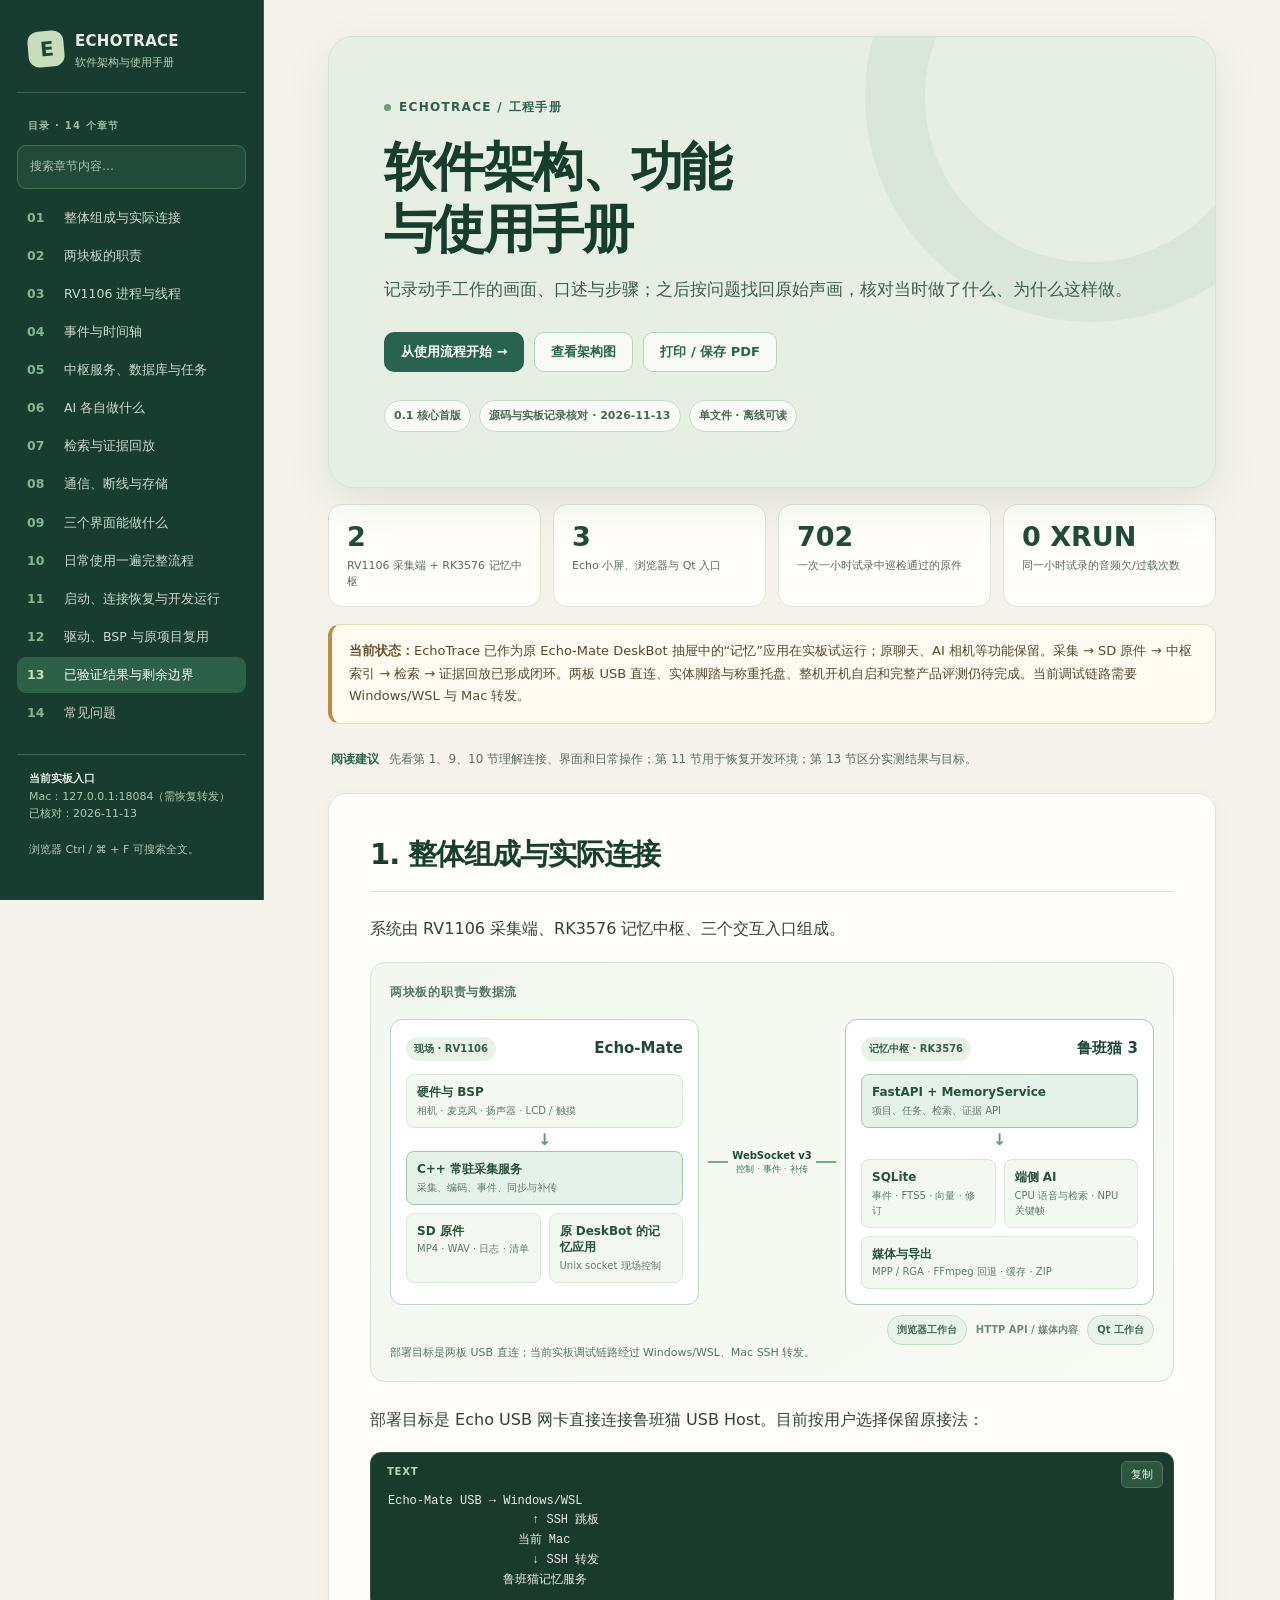
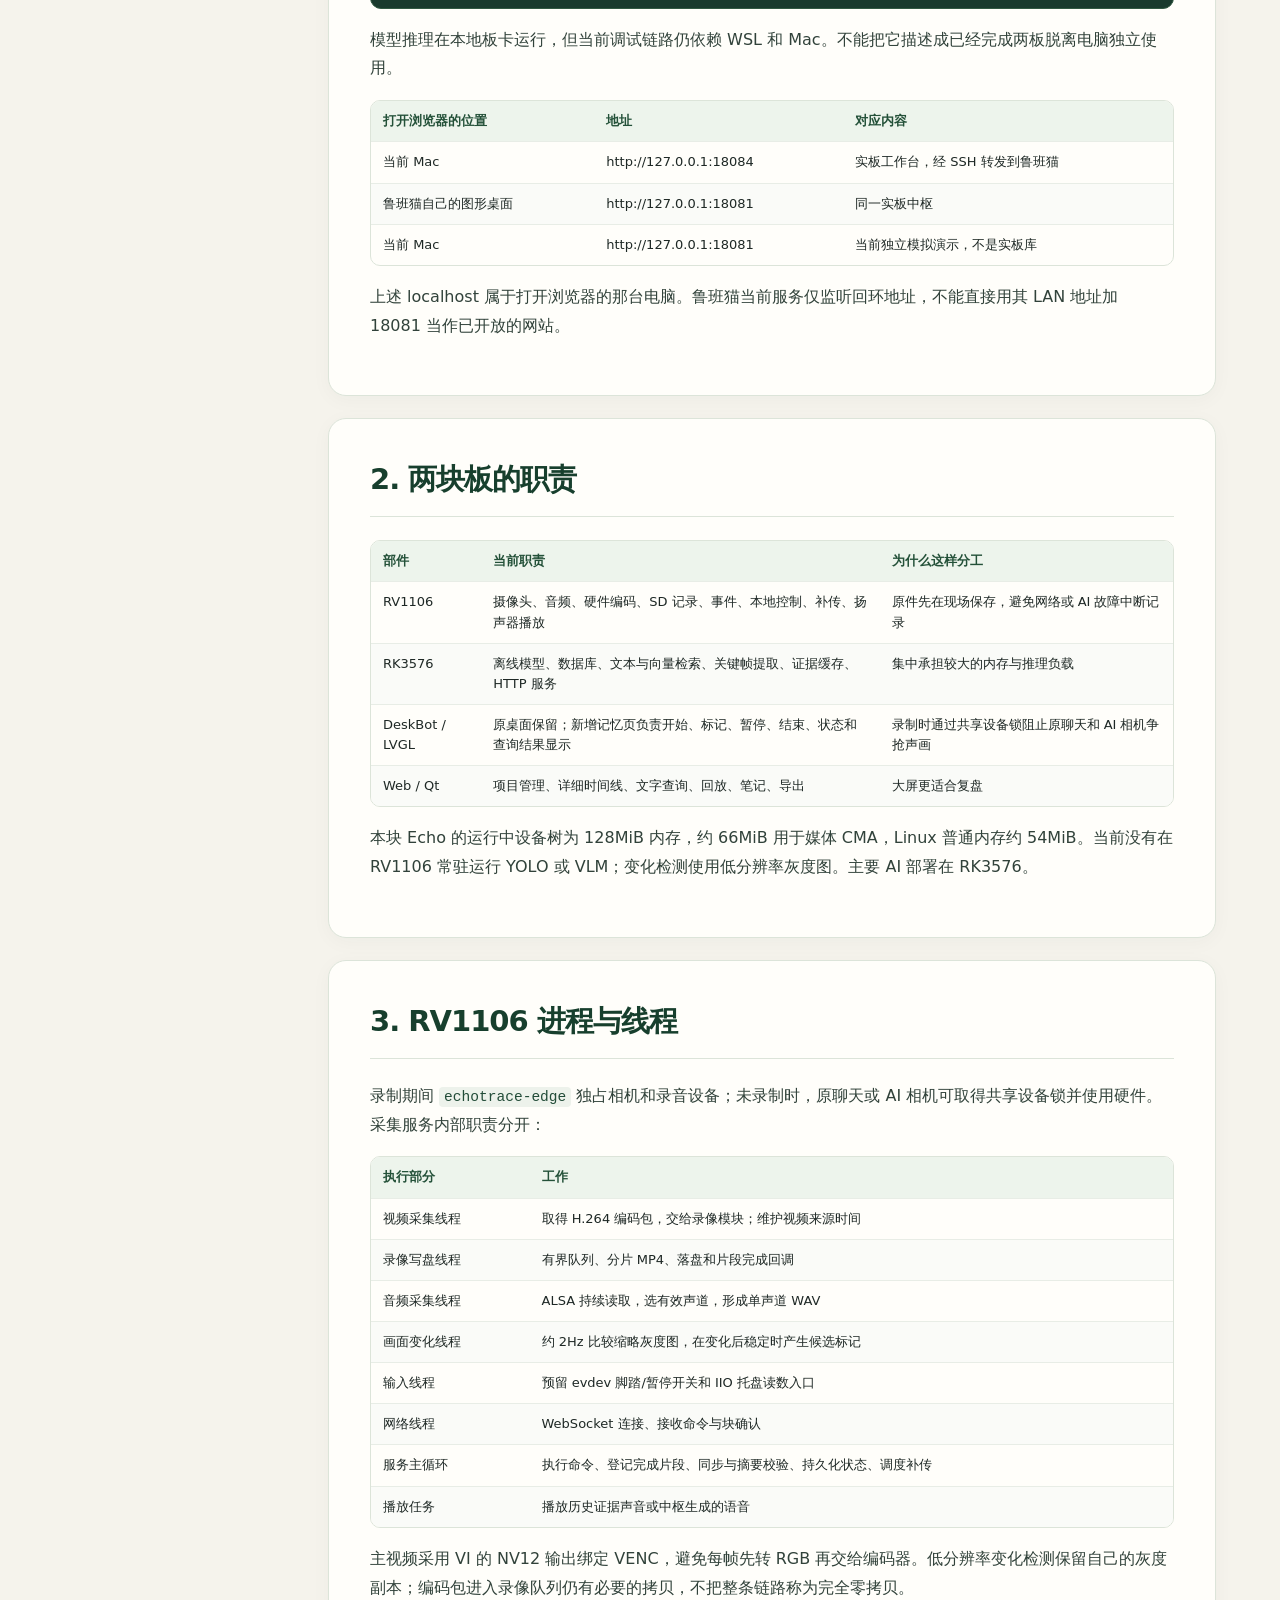
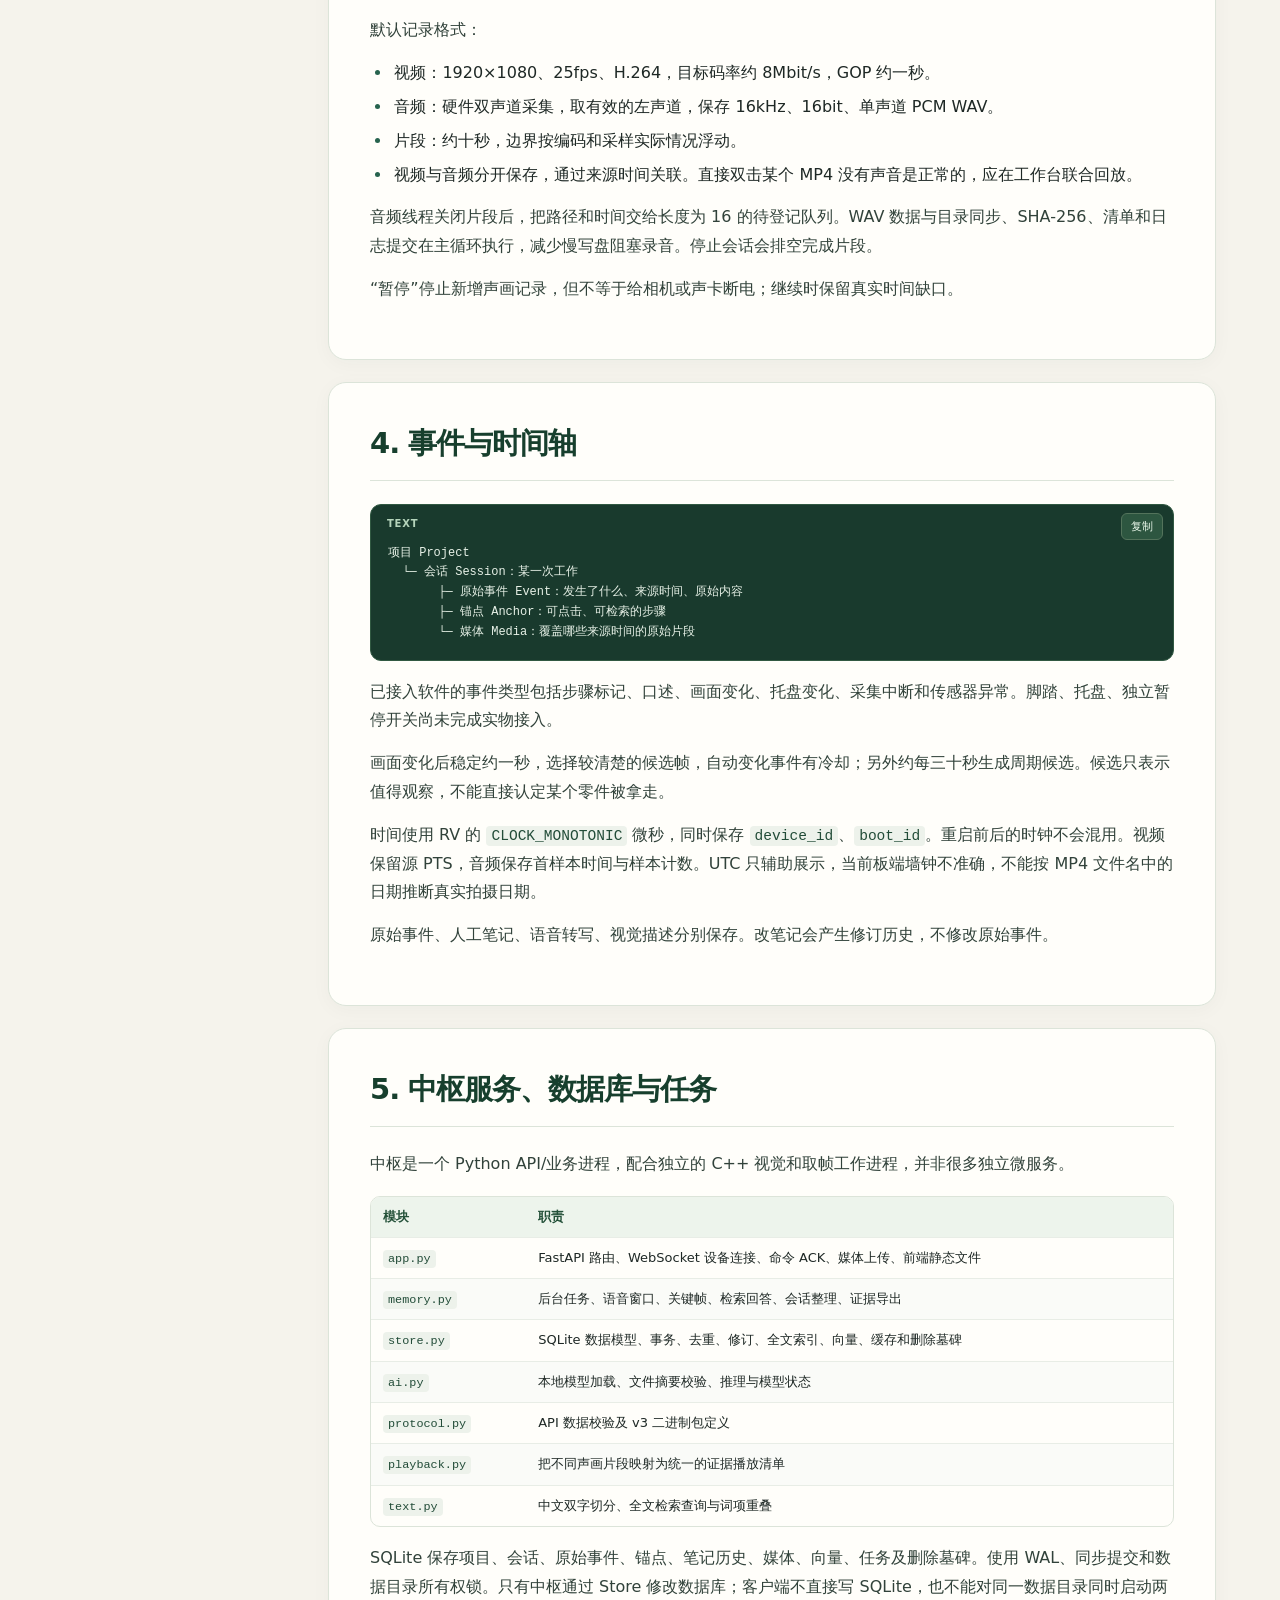
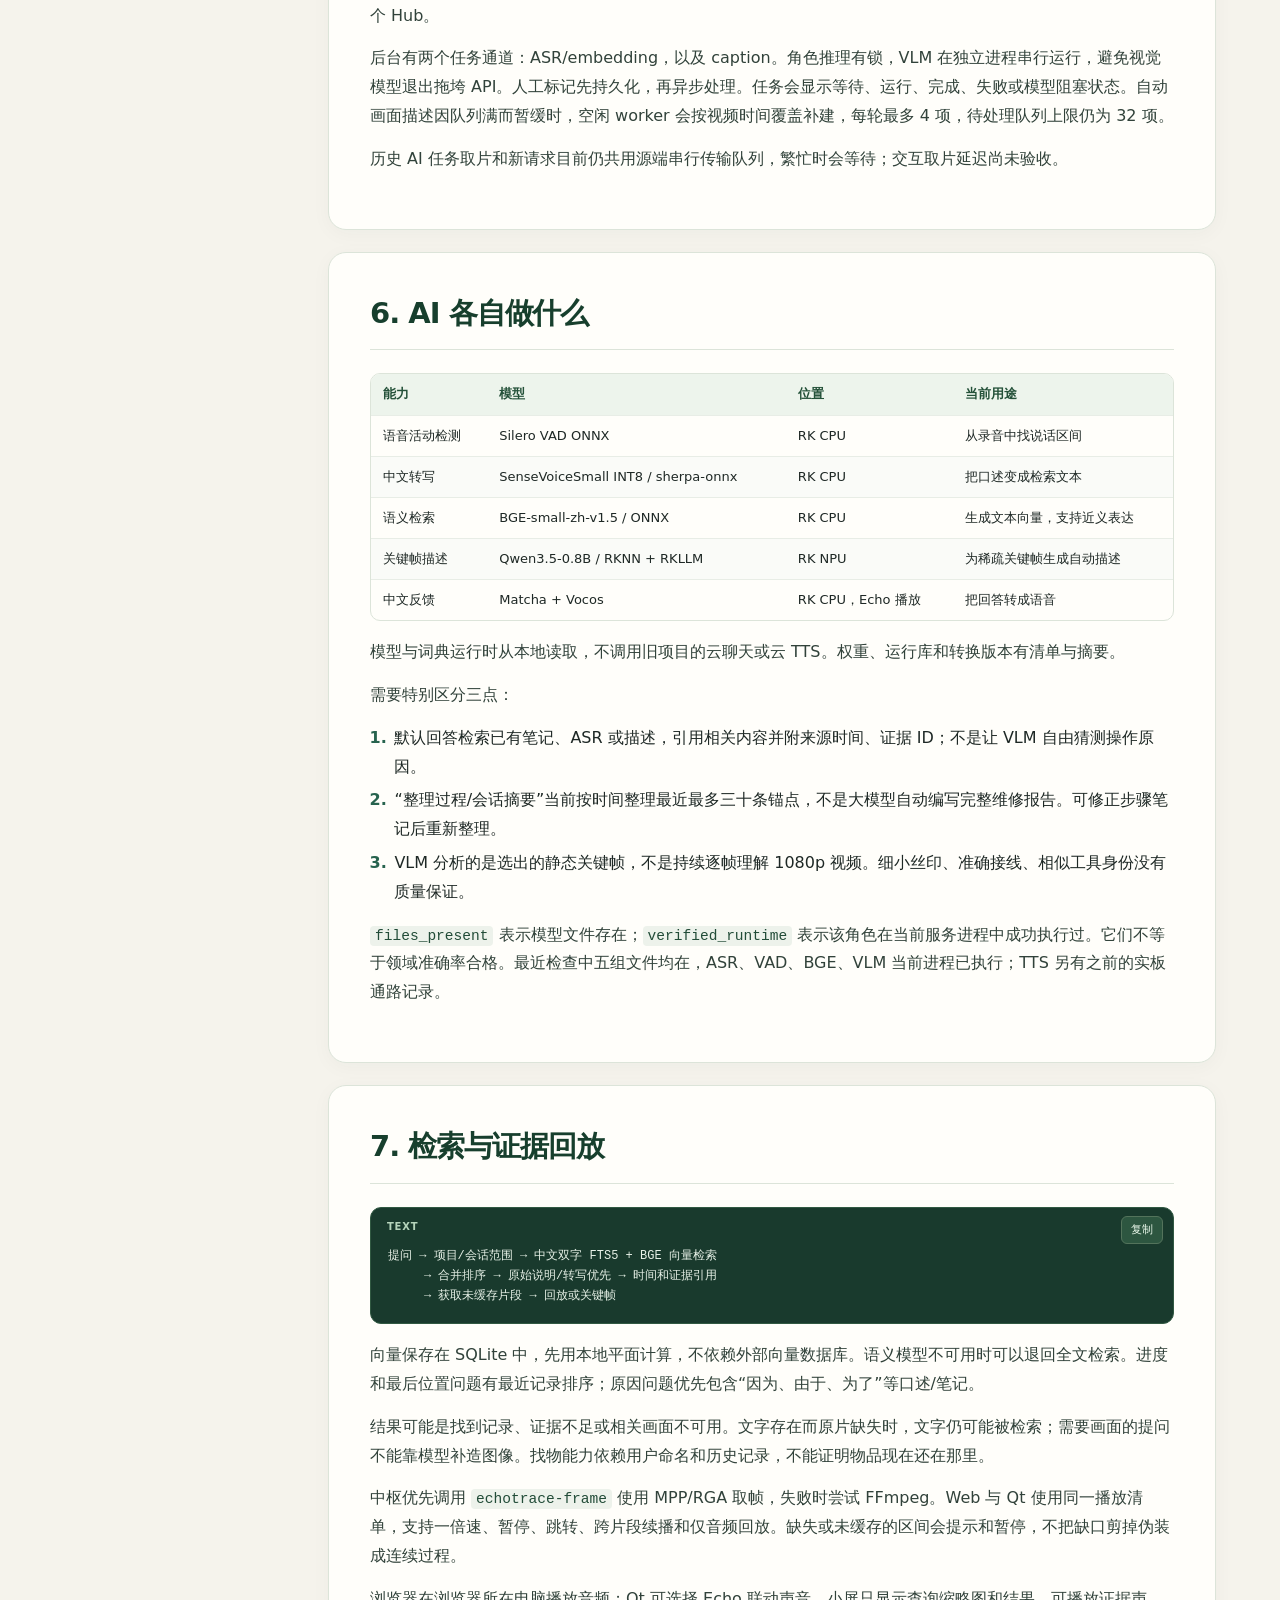
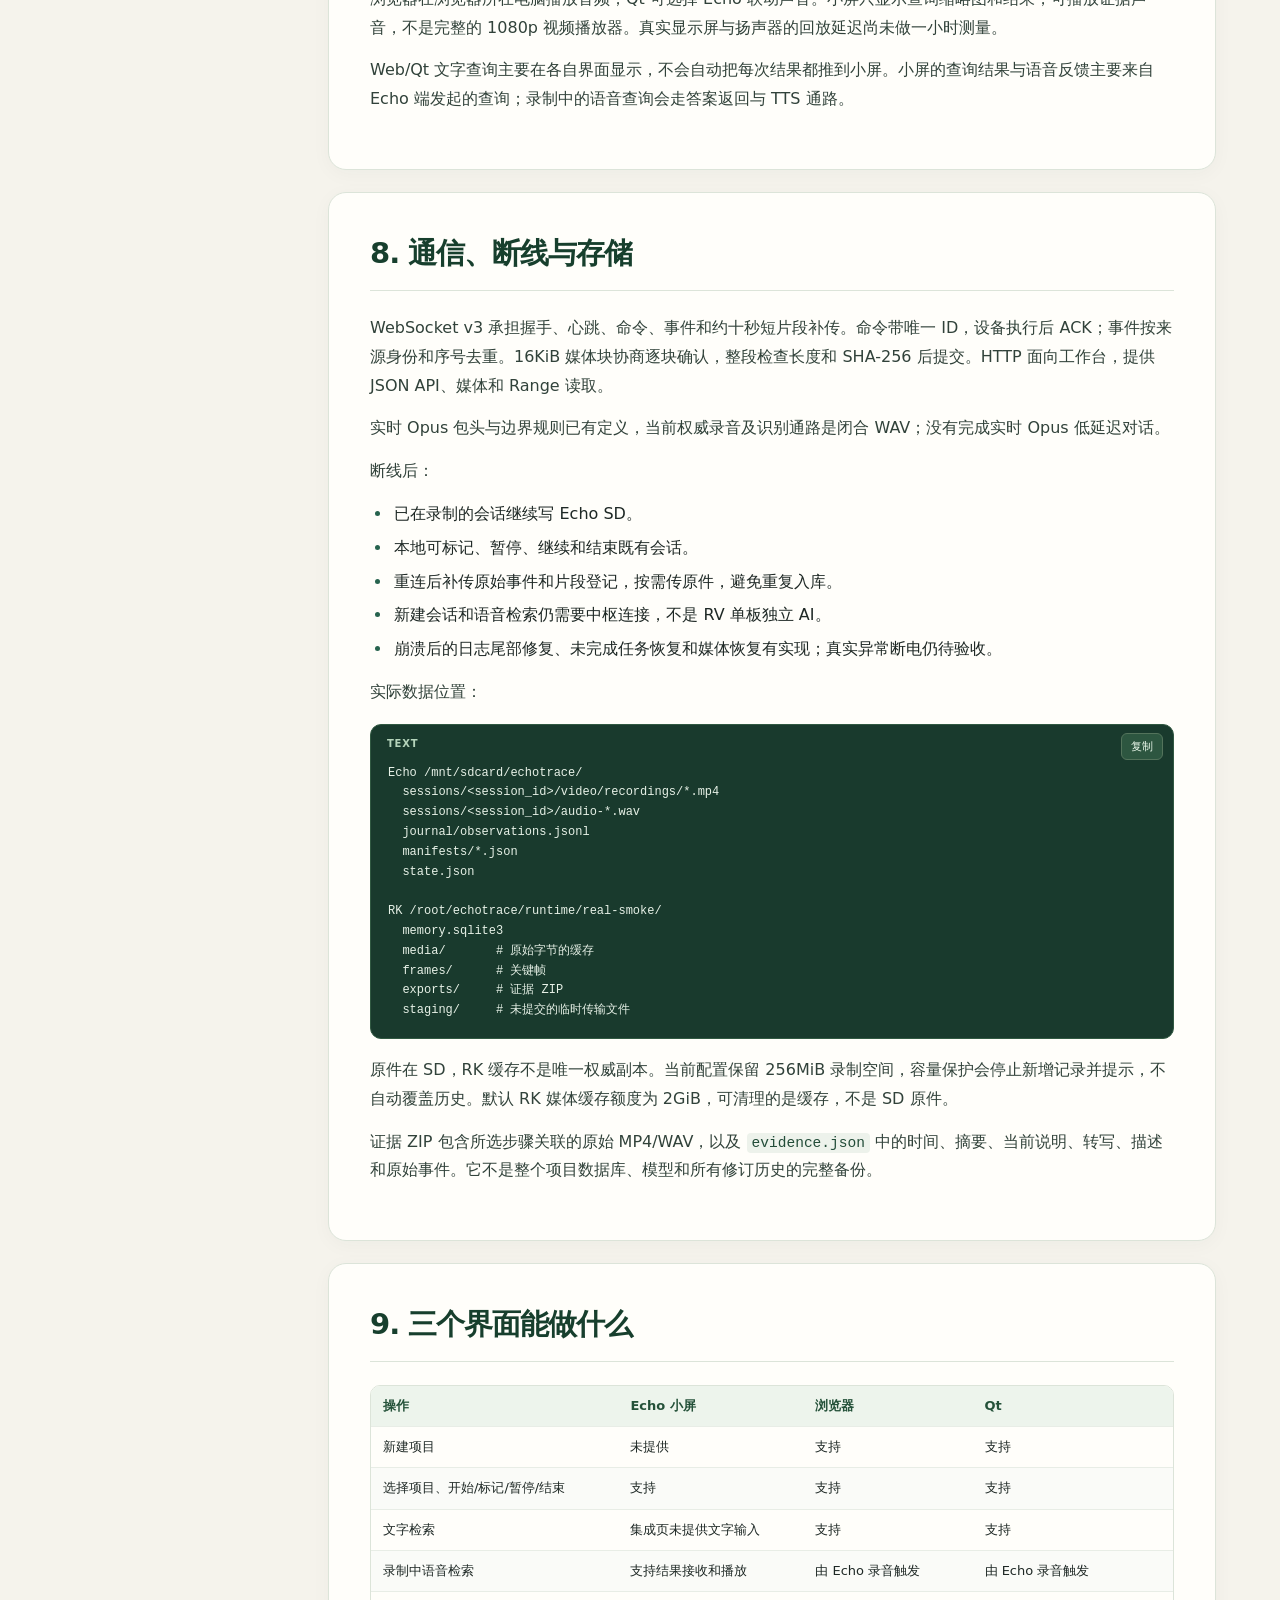
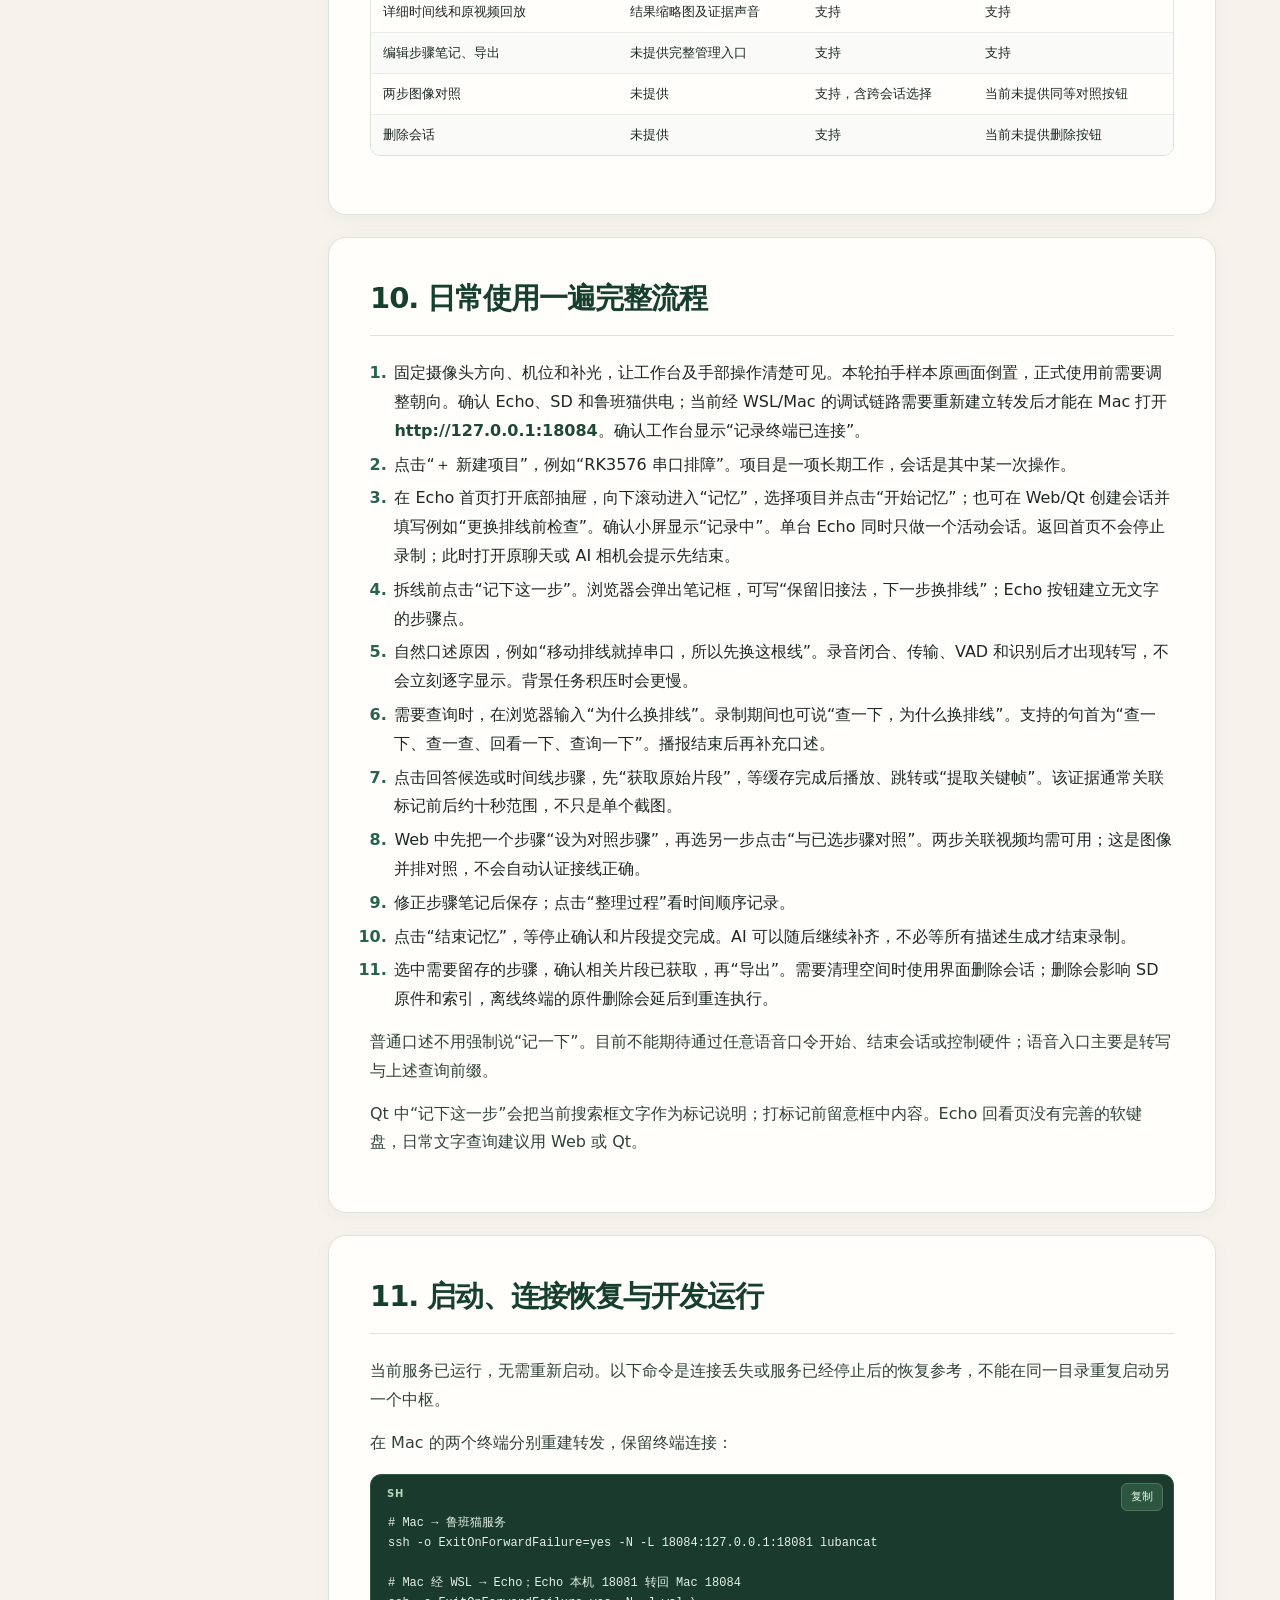
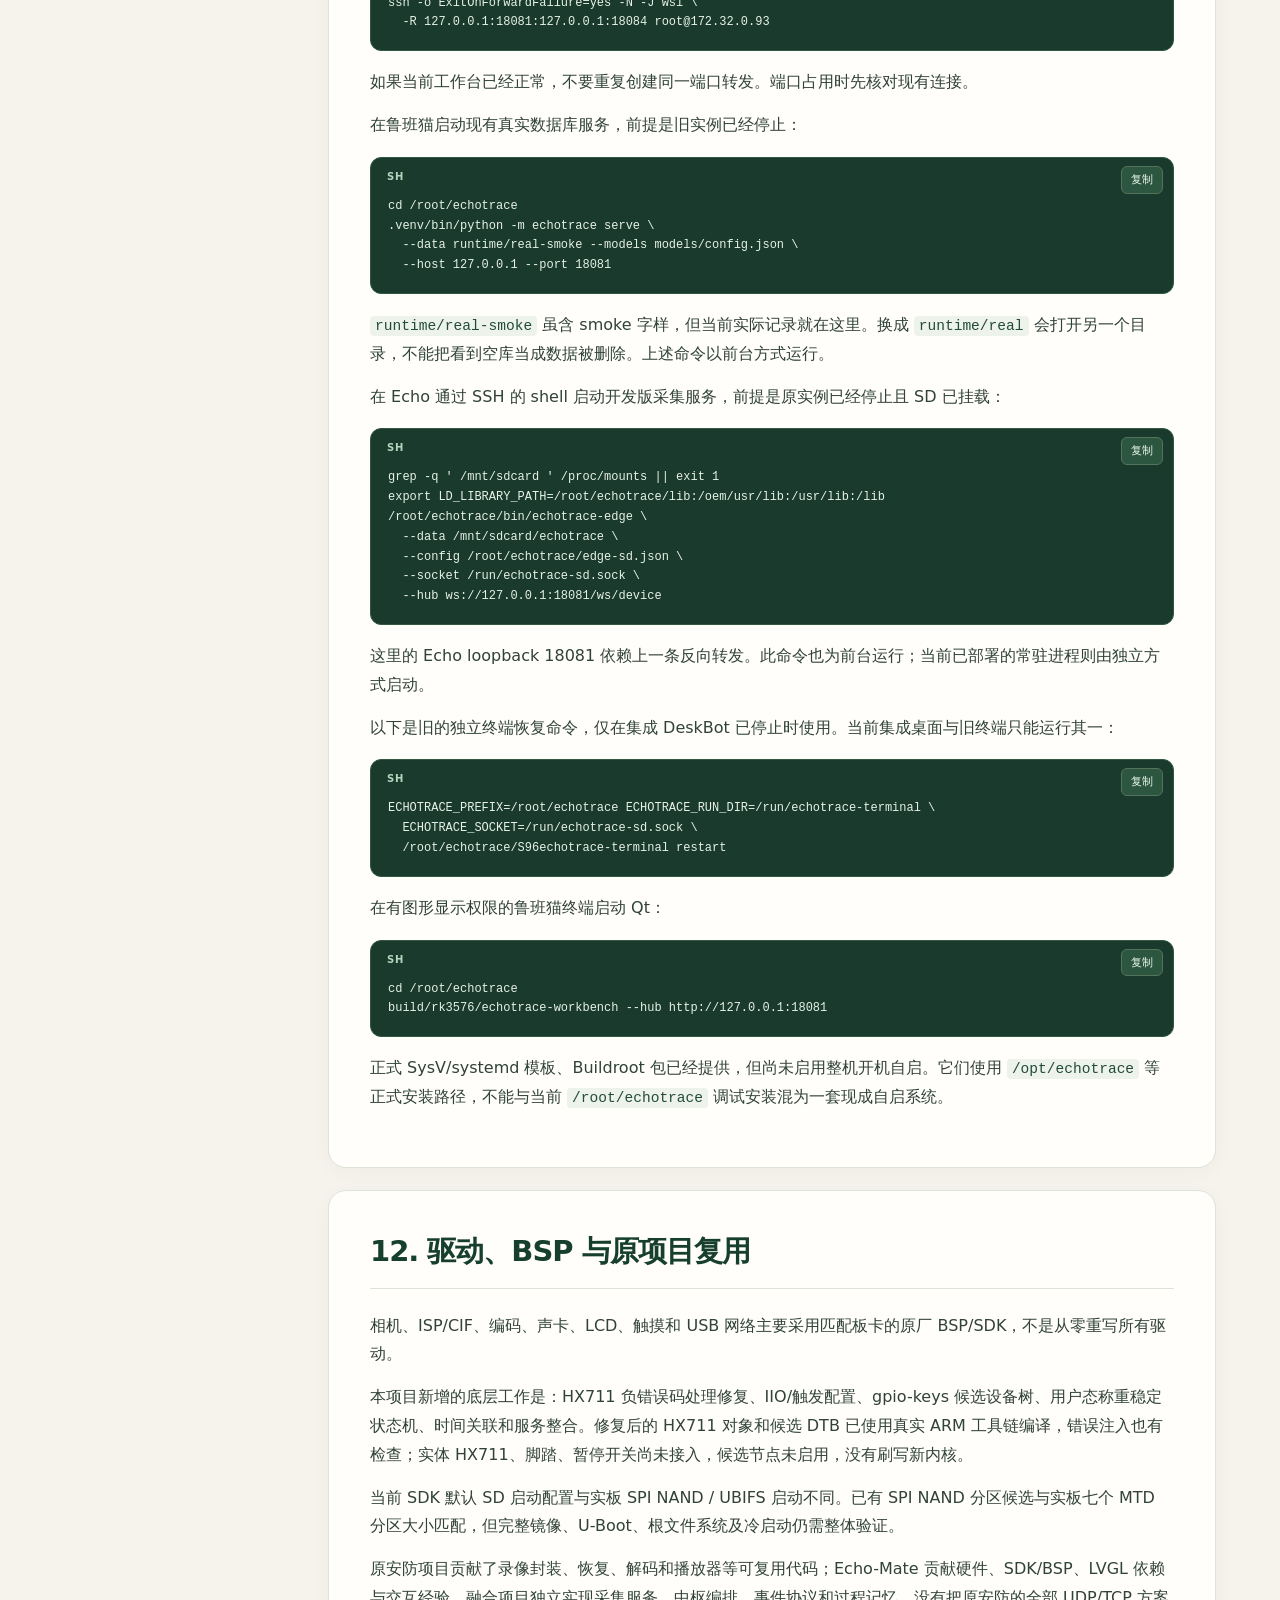
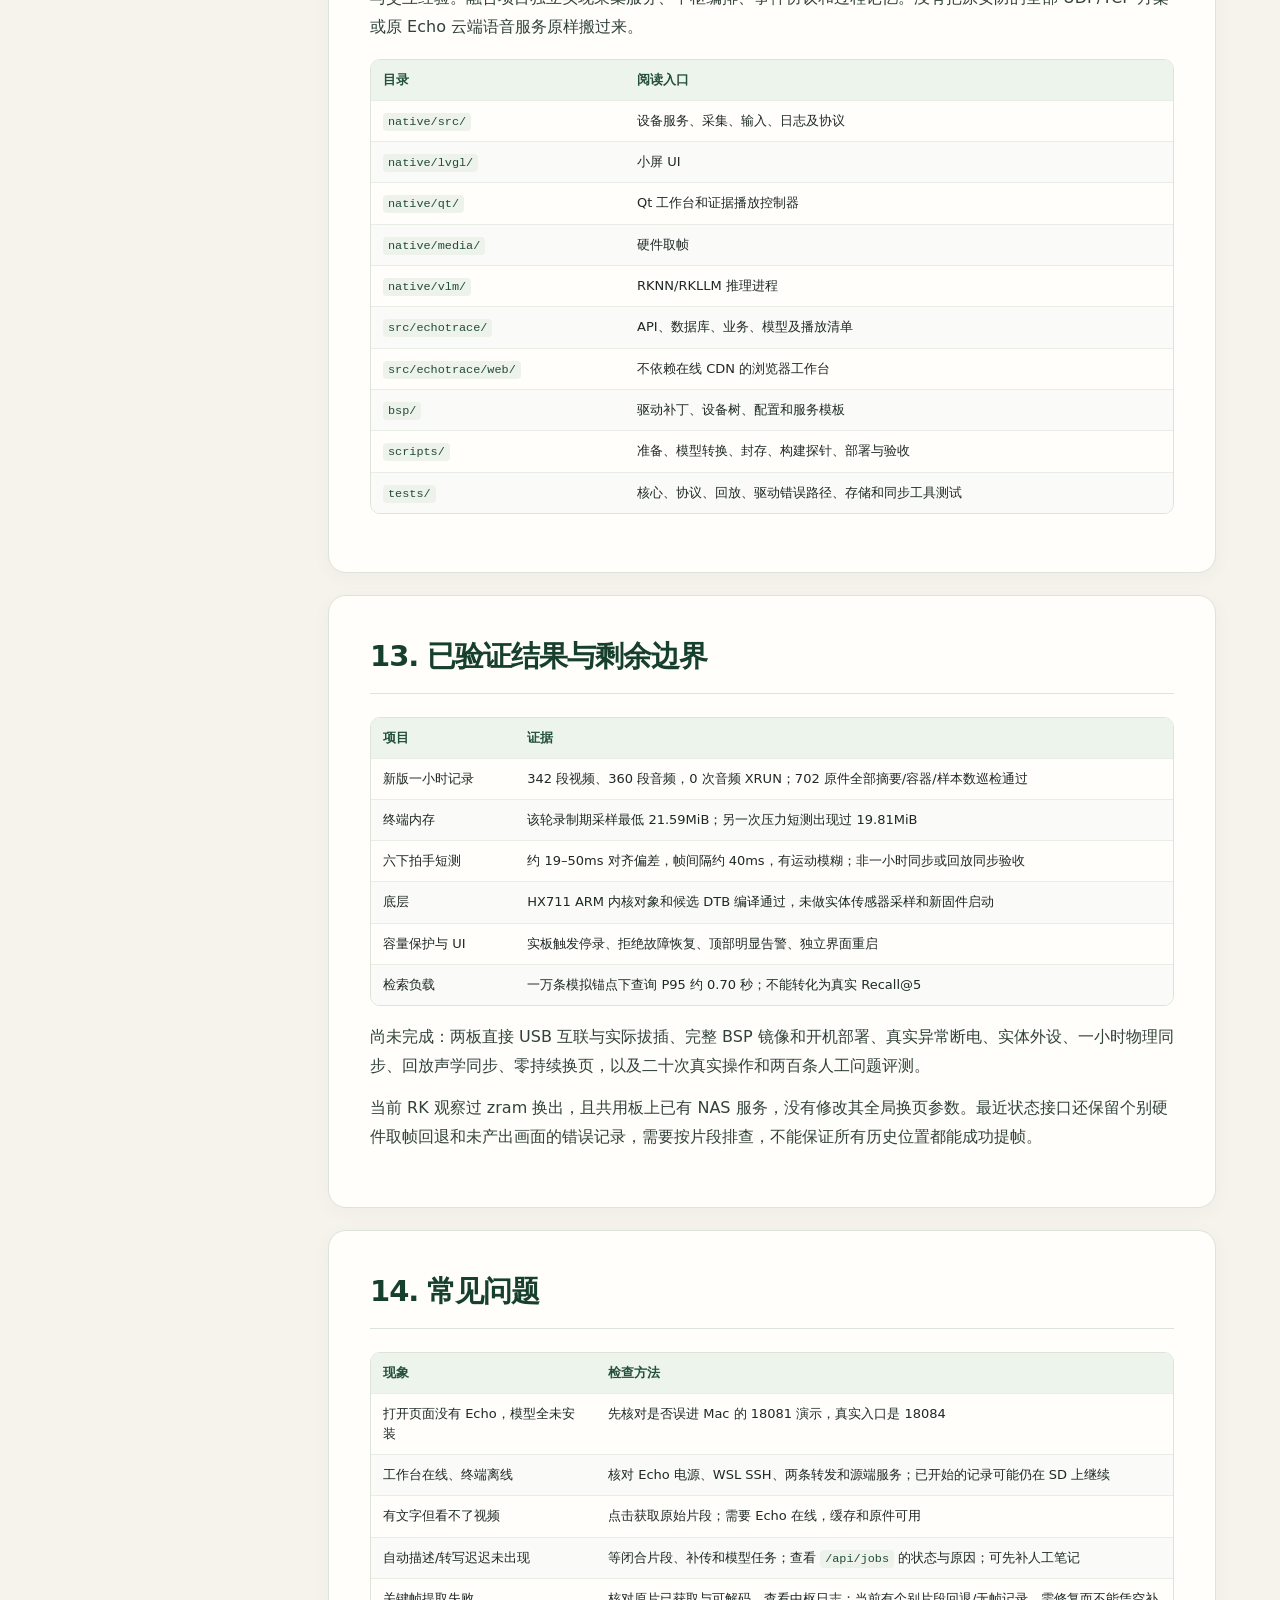
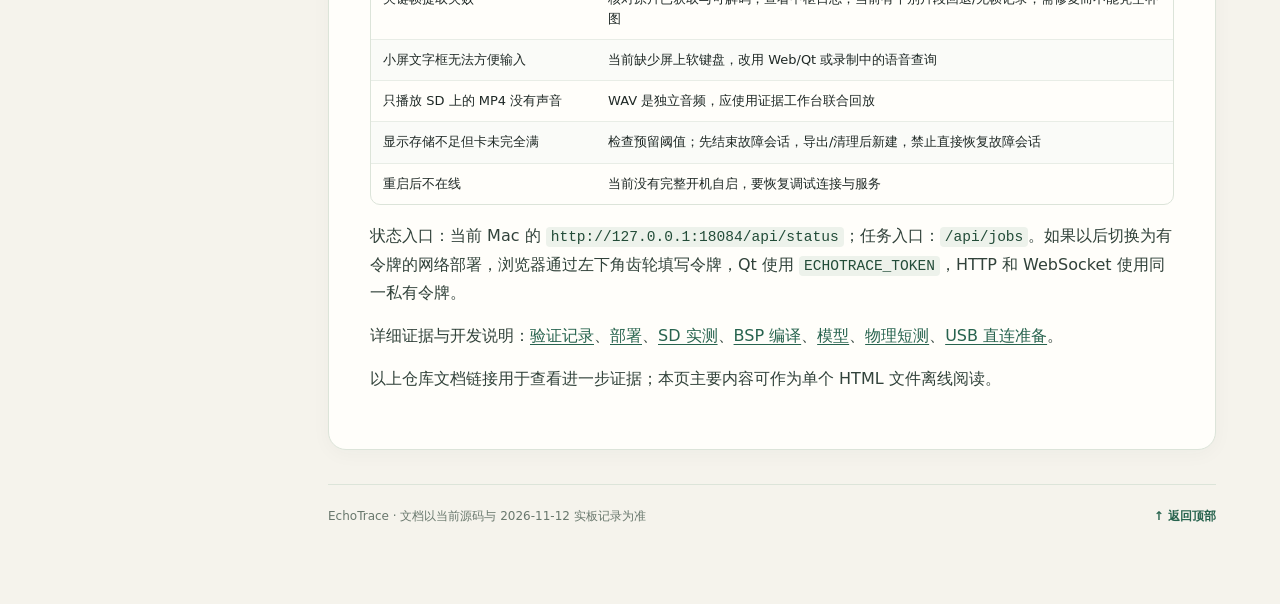
==== docs/EchoTrace_软件架构与使用手册.html @ cebb58df "chore: import EchoTrace development baseline Capture the current RV1106/RK3576 application, integrat" ====
<!doctype html>
<html lang="zh-CN">
<head>
  <meta charset="utf-8">
  <meta name="viewport" content="width=device-width, initial-scale=1">
  <meta name="color-scheme" content="light">
  <meta name="description" content="EchoTrace 离线多模态过程记忆机器人：已实现的软件架构、功能、实板入口、使用方法与验收边界。">
  <title>EchoTrace｜软件架构与使用手册</title>
  <style>
:root{color-scheme:light;--bg:#f5f3ec;--paper:#fffefa;--ink:#1e2825;--muted:#586a63;--green:#27634e;--green-2:#194d3a;--mint:#e5f2e9;--line:#dce4d9;--warm:#efe8d6;--orange:#ad6536;--shadow:0 16px 48px rgba(32,65,48,.09)}
*{box-sizing:border-box}html{scroll-behavior:smooth}body{margin:0;background:var(--bg);color:var(--ink);font-family:-apple-system,BlinkMacSystemFont,"PingFang SC","Microsoft YaHei","Noto Sans CJK SC",system-ui,sans-serif;font-size:16px;line-height:1.8;-webkit-font-smoothing:antialiased}button,input{font:inherit}button{cursor:pointer}a{color:var(--green)}a:focus-visible,button:focus-visible,input:focus-visible{outline:3px solid #82b598;outline-offset:3px}::selection{background:#cce9d4;color:#163a2b}.sr-only{position:absolute!important;width:1px;height:1px;padding:0;margin:-1px;overflow:hidden;clip:rect(0,0,0,0);white-space:nowrap;border:0}
.shell{display:grid;grid-template-columns:264px minmax(0,1fr);min-height:100vh}.sidebar{position:sticky;top:0;align-self:start;height:100vh;overflow-y:auto;background:#183d30;color:#e7f0e8;padding:28px 17px 22px;border-right:1px solid #355d48;scrollbar-width:thin;z-index:20}.brand{display:flex;gap:11px;align-items:center;padding:0 11px 21px;border-bottom:1px solid #426452}.brand-mark{display:grid;place-items:center;width:36px;height:36px;background:#c8ddbd;color:#1a4633;border-radius:11px;font-weight:900;font-size:20px;letter-spacing:-2px;transform:rotate(-5deg)}.brand strong{display:block;font-size:15px;letter-spacing:.02em}.brand small{display:block;color:#b8cfbd;line-height:1.45;font-size:11px}.sidebar-label{margin:24px 11px 10px;color:#9cb9a7;text-transform:uppercase;letter-spacing:.12em;font-size:10px;font-weight:800}.nav-search{width:100%;padding:10px 12px;background:#214a3a;color:#fff;border:1px solid #466e54;border-radius:9px;outline:none;font-size:12px}.nav-search::placeholder{color:#aac5b2}.toc{display:flex;flex-direction:column;gap:2px;margin-top:11px}.toc a{text-decoration:none;color:#c9dacf;display:grid;grid-template-columns:29px 1fr;gap:8px;align-items:start;padding:9px 10px;border-radius:9px;font-size:12.5px;line-height:1.45}.toc a span:first-child{font-variant-numeric:tabular-nums;color:#86b495;font-weight:800}.toc a:hover,.toc a.active{color:#fff;background:#2d6049}.toc a.active span:first-child{color:#c5dfb0}.toc a[hidden]{display:none}.search-empty{display:none;color:#bfd4c3;padding:7px 10px;font-size:12px}.search-empty.visible{display:block}.sidebar-foot{margin-top:23px;padding:15px 12px;border-top:1px solid #426452;color:#afc8b5;font-size:11px;line-height:1.6}.sidebar-foot b{color:#e7f0e8}
.mobile-bar{display:none}.scrim{display:none}.main{min-width:0}.content-shell{max-width:1100px;margin:0 auto;padding:36px clamp(24px,5vw,70px) 80px}.hero{position:relative;overflow:hidden;background:#e7efe4;border:1px solid #d4e4d3;border-radius:25px;padding:clamp(30px,5vw,55px);box-shadow:var(--shadow)}.hero:before{content:"";position:absolute;width:330px;height:330px;border-radius:50%;right:-100px;top:-165px;border:60px solid rgba(64,121,85,.07);pointer-events:none}.kicker{display:inline-flex;gap:8px;align-items:center;color:var(--green);font-size:12px;font-weight:800;letter-spacing:.11em;text-transform:uppercase}.kicker:before{content:"";width:7px;height:7px;border-radius:50%;background:#60a374}.hero h1{position:relative;max-width:770px;margin:15px 0 13px;font-size:clamp(32px,4.2vw,52px);line-height:1.2;letter-spacing:-.05em;color:#153e2d}.hero-lead{max-width:750px;color:#405d4a;font-size:17px;line-height:1.8;margin:0}.hero-actions{display:flex;gap:10px;flex-wrap:wrap;margin-top:28px}.btn{display:inline-flex;gap:8px;align-items:center;justify-content:center;text-decoration:none;border-radius:10px;padding:10px 16px;font-weight:700;font-size:13px;border:1px solid transparent;line-height:1.4}.btn-primary{background:var(--green);color:#fff}.btn-primary:hover{background:var(--green-2)}.btn-quiet{background:#f8fbf5;border-color:#bad3bb;color:var(--green)}.btn-quiet:hover{background:#fff}.hero-meta{display:flex;gap:8px;flex-wrap:wrap;margin-top:28px}.hero-meta span{display:inline-flex;padding:5px 9px;background:#f8fbf6;border:1px solid #c8dbc9;border-radius:100px;color:#4a6654;font-size:11px;font-weight:700}
.overview{display:grid;grid-template-columns:repeat(4,minmax(0,1fr));gap:12px;margin:16px 0 0}.overview-card{background:var(--paper);border:1px solid var(--line);border-radius:14px;padding:15px 18px;min-width:0}.overview-card strong{display:block;font-size:27px;color:#204d3a;line-height:1.25;font-variant-numeric:tabular-nums}.overview-card span{display:block;color:var(--muted);font-size:11px;line-height:1.5;margin-top:4px}.status-note{background:#fffbf1;border:1px solid #e8dcb9;border-left:4px solid #bb8e44;border-radius:12px;padding:15px 17px;margin:17px 0 0;color:#554a35;font-size:13px;line-height:1.75}.status-note strong{color:#6c5227}.reading-guide{display:flex;gap:10px;align-items:flex-start;color:#5c6d61;font-size:12px;margin:25px 3px 0}.reading-guide b{color:#2b684e}
.manual-section{background:var(--paper);border:1px solid var(--line);border-radius:18px;margin-top:22px;padding:clamp(23px,3.6vw,41px);box-shadow:0 4px 20px rgba(32,65,48,.035);min-width:0;overflow:hidden}.manual-section h2{font-size:clamp(22px,2.4vw,29px);line-height:1.34;letter-spacing:-.035em;color:#173f2d;margin:0 0 23px;padding:0 0 17px;border-bottom:1px solid var(--line);scroll-margin-top:28px}.manual-section p{margin:14px 0;color:#31423a}.manual-section p:first-of-type{margin-top:0}.manual-section strong{color:#1e4937}.manual-section ul,.manual-section ol{padding-left:1.4em;margin:14px 0}.manual-section li{padding-left:2px;margin:5px 0}.manual-section li::marker{color:var(--green);font-weight:700}.manual-section code:not(pre code){background:#edf2eb;color:#224c38;padding:2px 5px;border-radius:4px;overflow-wrap:anywhere;font-size:.91em}.manual-section a{text-decoration-thickness:1px;text-underline-offset:3px;overflow-wrap:anywhere}.table-wrap{overflow-x:auto;border:1px solid var(--line);border-radius:10px;margin:17px 0;scrollbar-width:thin}.manual-section table{border-collapse:collapse;width:100%;min-width:500px;font-size:13px;line-height:1.55}.manual-section th{text-align:left;background:#edf4ec;color:#245139;white-space:nowrap;font-weight:800}.manual-section th,.manual-section td{padding:10px 12px;border-bottom:1px solid #e8ede6;vertical-align:top}.manual-section tr:last-child td{border-bottom:0}.manual-section tbody tr:nth-child(even){background:#fafbf8}.manual-section tbody tr:hover{background:#f1f6ef}.manual-section td{overflow-wrap:anywhere}.code-block{position:relative;margin:17px 0;border-radius:11px;overflow:hidden;background:#193a2d;border:1px solid #315942}.code-block pre{margin:0;padding:39px 17px 17px;overflow-x:auto;color:#e7f1e7;line-height:1.65;font-size:12px;tab-size:2;scrollbar-width:thin}.code-block code{font-family:ui-monospace,SFMono-Regular,Menlo,Consolas,monospace}.code-label{position:absolute;top:10px;left:16px;color:#b5d4bb;font-weight:800;text-transform:uppercase;letter-spacing:.08em;font-size:10px}.copy-btn{position:absolute;right:10px;top:8px;border:1px solid #53735b;border-radius:6px;background:#2d5640;color:#e9f7e9;padding:3px 9px;font-size:11px}.copy-btn:hover{background:#3d6d51}.manual-section blockquote{border-left:3px solid #a4c5aa;background:#f4f8f2;margin:18px 0;padding:10px 17px;color:#3d5c47}.manual-section blockquote p{margin:0}
.system-map{margin:19px 0 24px;border:1px solid #d2e2d3;border-radius:15px;background:linear-gradient(145deg,#f2f8ef,#f8faf4);padding:19px}.map-title{font-size:12px;color:#567360;text-transform:uppercase;letter-spacing:.06em;font-weight:800;margin-bottom:15px}.map-grid{display:grid;grid-template-columns:minmax(0,1fr) 128px minmax(0,1fr);gap:9px;align-items:stretch}.board{border:1px solid #c8dbc9;border-radius:12px;background:#fff;padding:15px;min-width:0}.board-edge{border-color:#b9d8ca}.board-hub{border-color:#a6cbbb}.board-head{display:flex;align-items:center;justify-content:space-between;gap:8px;padding-bottom:12px;color:#214f3a}.board-head strong{font-size:15px}.board-tag{font-size:10px;font-weight:800;background:#e8f2e5;border-radius:50px;padding:3px 8px;color:#32604a;white-space:nowrap}.map-node{padding:9px 10px;background:#f4f8f2;border:1px solid #d8e6d8;border-radius:8px;min-width:0}.map-node b{display:block;color:#25523a;font-size:12px;line-height:1.4}.map-node span{display:block;color:#63796a;font-size:10px;line-height:1.5;margin-top:2px}.map-node.emph{background:#e5f2e9;border-color:#9ec9a9}.map-node-last{margin-top:8px}.map-arrow{text-align:center;display:block;color:#5b9c6e;font-weight:800;height:23px;line-height:23px}.map-branches{display:grid;grid-template-columns:1fr 1fr;gap:8px;margin-top:8px}.bridge{display:flex;align-items:center;justify-content:center;gap:3px;min-width:0;color:#3c7658}.bridge-line{height:2px;flex:1;min-width:8px;background:#79a98b}.bridge-label{text-align:center;min-width:82px;line-height:1.5}.bridge-label strong{display:block;font-size:10px;white-space:nowrap}.bridge-label span{display:block;font-size:9px}.clients{display:flex;align-items:center;gap:9px;justify-content:flex-end;margin-top:10px;font-size:10px;font-weight:800;color:#406c51}.clients>span:first-child,.clients>span:last-child{background:#eaf3e9;border:1px solid #c8dbc9;padding:5px 9px;border-radius:50px}.client-link{color:#718a77}.manual-section .map-note{color:#59725f;font-size:11px;margin:13px 0 0;line-height:1.5}
.page-footer{border-top:1px solid var(--line);margin-top:34px;padding-top:21px;color:#69786d;font-size:12px;display:flex;justify-content:space-between;gap:15px;flex-wrap:wrap}.top-link{text-decoration:none;font-weight:700}.mobile-only{display:none}
@media(max-width:1100px){.map-grid{grid-template-columns:minmax(0,1fr) 90px minmax(0,1fr)}.map-branches{grid-template-columns:1fr}.board-head{display:block}.board-head strong{display:block;margin-top:4px}}
@media(max-width:900px){.shell{display:block}.sidebar{position:fixed;left:0;top:0;bottom:0;width:min(310px,86vw);transform:translateX(-105%);transition:transform .22s;box-shadow:12px 0 45px rgba(0,0,0,.15)}.sidebar.open{transform:translateX(0)}.scrim.visible{display:block;position:fixed;inset:0;z-index:15;background:rgba(17,36,26,.48)}.mobile-bar{display:flex;position:sticky;top:0;z-index:10;align-items:center;justify-content:space-between;background:#183d30;color:#fff;padding:8px 18px;min-height:54px;box-shadow:0 3px 10px rgba(0,0,0,.12)}.mobile-bar strong{font-size:13px}.menu-btn{border:1px solid #50735a;background:#255039;color:#fff;padding:5px 10px;border-radius:8px;font-size:12px}.content-shell{padding:20px 22px 60px}.manual-section h2{scroll-margin-top:75px}.mobile-only{display:inline}}
@media(max-width:650px){body{font-size:14px}.content-shell{padding:13px 12px 50px}.hero{border-radius:15px;padding:23px}.hero h1{font-size:31px}.hero-lead{font-size:14px}.hero-actions{margin-top:18px}.hero-meta{margin-top:21px}.overview{grid-template-columns:repeat(2,1fr);gap:8px;margin-top:9px}.overview-card{padding:12px}.overview-card strong{font-size:23px}.manual-section{padding:19px 16px;border-radius:13px;margin-top:12px}.manual-section h2{font-size:22px;margin-bottom:17px}.manual-section table{font-size:11px;min-width:440px}.manual-section th,.manual-section td{padding:8px 9px}.system-map{padding:12px}.map-grid{display:block}.board{padding:12px}.bridge{min-height:56px;flex-direction:column;gap:1px}.bridge-line{height:8px;width:2px;min-width:0;flex:none}.bridge-label strong{font-size:10px}.clients{justify-content:center;flex-wrap:wrap}.map-branches{grid-template-columns:1fr 1fr}.board-head{display:flex}.board-head strong{margin:0}.reading-guide{margin-top:16px}.status-note{font-size:12px;padding:12px}}
@media print{body{background:#fff;color:#000;font-size:10pt}.shell{display:block}.sidebar,.mobile-bar,.scrim,.hero-actions,.copy-btn,.top-link{display:none!important}.content-shell{padding:0;max-width:none}.hero{box-shadow:none;border:0;border-bottom:2px solid #315c44;border-radius:0;padding:0 0 12pt}.hero h1{font-size:23pt}.hero-meta,.overview,.status-note{break-inside:avoid}.manual-section{box-shadow:none;border:0;border-radius:0;border-top:1px solid #aaa;margin:13pt 0 0;padding:10pt 0;overflow:visible;break-inside:auto}.manual-section h2{font-size:16pt;break-after:avoid}.manual-section table{min-width:0;font-size:8pt}.table-wrap{overflow:visible}.manual-section tr,.code-block,.system-map{break-inside:avoid}.code-block{background:#fff;border:1px solid #aaa}.code-block pre{color:#000;white-space:pre-wrap;padding:18pt 7pt 7pt}.code-label{color:#333}.manual-section a{color:#000;text-decoration:underline}.page-footer{font-size:8pt}}
</style>
</head>
<body id="top">
<div class="scrim" id="scrim"></div>
<div class="mobile-bar"><button id="menu-btn" class="menu-btn" type="button" aria-controls="sidebar" aria-expanded="false">☰ 目录</button><strong>EchoTrace · 软件手册</strong><span aria-hidden="true">&nbsp;</span></div>
<div class="shell">
  <aside class="sidebar" id="sidebar" aria-label="章节目录">
    <div class="brand"><span class="brand-mark" aria-hidden="true">E</span><div><strong>ECHOTRACE</strong><small>软件架构与使用手册</small></div></div>
    <div class="sidebar-label">目录 · 14 个章节</div>
    <label for="nav-search" class="sr-only">筛选章节</label>
    <input class="nav-search" id="nav-search" type="search" placeholder="搜索章节内容…" autocomplete="off">
    <nav class="toc" aria-label="章节导航"><a href="#s01" data-section="s01"><span>01</span><span>整体组成与实际连接</span></a><a href="#s02" data-section="s02"><span>02</span><span>两块板的职责</span></a><a href="#s03" data-section="s03"><span>03</span><span>RV1106 进程与线程</span></a><a href="#s04" data-section="s04"><span>04</span><span>事件与时间轴</span></a><a href="#s05" data-section="s05"><span>05</span><span>中枢服务、数据库与任务</span></a><a href="#s06" data-section="s06"><span>06</span><span>AI 各自做什么</span></a><a href="#s07" data-section="s07"><span>07</span><span>检索与证据回放</span></a><a href="#s08" data-section="s08"><span>08</span><span>通信、断线与存储</span></a><a href="#s09" data-section="s09"><span>09</span><span>三个界面能做什么</span></a><a href="#s10" data-section="s10"><span>10</span><span>日常使用一遍完整流程</span></a><a href="#s11" data-section="s11"><span>11</span><span>启动、连接恢复与开发运行</span></a><a href="#s12" data-section="s12"><span>12</span><span>驱动、BSP 与原项目复用</span></a><a href="#s13" data-section="s13"><span>13</span><span>已验证结果与剩余边界</span></a><a href="#s14" data-section="s14"><span>14</span><span>常见问题</span></a></nav>
    <p id="search-empty" class="search-empty">未找到相关章节</p>
    <div class="sidebar-foot"><b>当前实板入口</b><br>Mac：127.0.0.1:18084（需恢复转发）<br>已核对：2026-11-13<br><br>浏览器 Ctrl / ⌘ + F 可搜索全文。</div>
  </aside>
  <main class="main">
    <div class="content-shell">
      <header class="hero">
        <div class="kicker">EchoTrace / 工程手册</div>
        <h1>软件架构、功能<br>与使用手册</h1>
        <p class="hero-lead">记录动手工作的画面、口述与步骤；之后按问题找回原始声画，核对当时做了什么、为什么这样做。</p>
        <div class="hero-actions"><a class="btn btn-primary" href="#s10">从使用流程开始 →</a><a class="btn btn-quiet" href="#s01">查看架构图</a><button class="btn btn-quiet" type="button" id="print-btn">打印 / 保存 PDF</button></div>
        <div class="hero-meta"><span>0.1 核心首版</span><span>源码与实板记录核对 · 2026-11-13</span><span>单文件 · 离线可读</span></div>
      </header>
      <div class="overview" aria-label="项目概览">
        <div class="overview-card"><strong>2</strong><span>RV1106 采集端 + RK3576 记忆中枢</span></div>
        <div class="overview-card"><strong>3</strong><span>Echo 小屏、浏览器与 Qt 入口</span></div>
        <div class="overview-card"><strong>702</strong><span>一次一小时试录中巡检通过的原件</span></div>
        <div class="overview-card"><strong>0 XRUN</strong><span>同一小时试录的音频欠/过载次数</span></div>
      </div>
      <aside class="status-note"><strong>当前状态：</strong>EchoTrace 已作为原 Echo-Mate DeskBot 抽屉中的“记忆”应用在实板试运行；原聊天、AI 相机等功能保留。采集 → SD 原件 → 中枢索引 → 检索 → 证据回放已形成闭环。两板 USB 直连、实体脚踏与称重托盘、整机开机自启和完整产品评测仍待完成。当前调试链路需要 Windows/WSL 与 Mac 转发。</aside>
      <p class="reading-guide"><b>阅读建议</b><span>先看第 1、9、10 节理解连接、界面和日常操作；第 11 节用于恢复开发环境；第 13 节区分实测结果与目标。</span></p>
      <section class="manual-section" data-section="s01"><h2 id="s01">1. 整体组成与实际连接</h2>
<p>系统由 RV1106 采集端、RK3576 记忆中枢、三个交互入口组成。</p>

<figure class="system-map" aria-labelledby="system-map-title">
  <figcaption id="system-map-title" class="map-title">两块板的职责与数据流</figcaption>
  <div class="map-grid">
    <div class="board board-edge">
      <div class="board-head"><span class="board-tag">现场 · RV1106</span><strong>Echo-Mate</strong></div>
      <div class="map-node"><b>硬件与 BSP</b><span>相机 · 麦克风 · 扬声器 · LCD / 触摸</span></div>
      <span class="map-arrow" aria-hidden="true">↓</span>
      <div class="map-node emph"><b>C++ 常驻采集服务</b><span>采集、编码、事件、同步与补传</span></div>
      <div class="map-branches">
        <div class="map-node"><b>SD 原件</b><span>MP4 · WAV · 日志 · 清单</span></div>
        <div class="map-node"><b>原 DeskBot 的记忆应用</b><span>Unix socket 现场控制</span></div>
      </div>
    </div>
    <div class="bridge" aria-label="两板通过 WebSocket v3 交换命令、事件和媒体片段">
      <span class="bridge-line" aria-hidden="true"></span>
      <div class="bridge-label"><strong>WebSocket v3</strong><span>控制 · 事件 · 补传</span></div>
      <span class="bridge-line" aria-hidden="true"></span>
    </div>
    <div class="board board-hub">
      <div class="board-head"><span class="board-tag">记忆中枢 · RK3576</span><strong>鲁班猫 3</strong></div>
      <div class="map-node emph"><b>FastAPI + MemoryService</b><span>项目、任务、检索、证据 API</span></div>
      <span class="map-arrow" aria-hidden="true">↓</span>
      <div class="map-branches">
        <div class="map-node"><b>SQLite</b><span>事件 · FTS5 · 向量 · 修订</span></div>
        <div class="map-node"><b>端侧 AI</b><span>CPU 语音与检索 · NPU 关键帧</span></div>
      </div>
      <div class="map-node map-node-last"><b>媒体与导出</b><span>MPP / RGA · FFmpeg 回退 · 缓存 · ZIP</span></div>
    </div>
  </div>
  <div class="clients"><span>浏览器工作台</span><span class="client-link">HTTP API / 媒体内容</span><span>Qt 工作台</span></div>
  <p class="map-note">部署目标是两板 USB 直连；当前实板调试链路经过 Windows/WSL、Mac SSH 转发。</p>
</figure>

<p>部署目标是 Echo USB 网卡直接连接鲁班猫 USB Host。目前按用户选择保留原接法：</p>
<div class="code-block"><span class="code-label">text</span><button type="button" class="copy-btn" aria-label="复制代码">复制</button><pre><code class="language-text">Echo-Mate USB → Windows/WSL
                    ↑ SSH 跳板
                  当前 Mac
                    ↓ SSH 转发
                鲁班猫记忆服务
</code></pre></div>
<p>模型推理在本地板卡运行，但当前调试链路仍依赖 WSL 和 Mac。不能把它描述成已经完成两板脱离电脑独立使用。</p>
<div class="table-wrap"><table>
<thead>
<tr>
<th>打开浏览器的位置</th>
<th>地址</th>
<th>对应内容</th>
</tr>
</thead>
<tbody>
<tr>
<td>当前 Mac</td>
<td>http://127.0.0.1:18084</td>
<td>实板工作台，经 SSH 转发到鲁班猫</td>
</tr>
<tr>
<td>鲁班猫自己的图形桌面</td>
<td>http://127.0.0.1:18081</td>
<td>同一实板中枢</td>
</tr>
<tr>
<td>当前 Mac</td>
<td>http://127.0.0.1:18081</td>
<td>当前独立模拟演示，不是实板库</td>
</tr>
</tbody>
</table></div>
<p>上述 localhost 属于打开浏览器的那台电脑。鲁班猫当前服务仅监听回环地址，不能直接用其 LAN 地址加 18081 当作已开放的网站。</p>
</section><section class="manual-section" data-section="s02"><h2 id="s02">2. 两块板的职责</h2>
<div class="table-wrap"><table>
<thead>
<tr>
<th>部件</th>
<th>当前职责</th>
<th>为什么这样分工</th>
</tr>
</thead>
<tbody>
<tr>
<td>RV1106</td>
<td>摄像头、音频、硬件编码、SD 记录、事件、本地控制、补传、扬声器播放</td>
<td>原件先在现场保存，避免网络或 AI 故障中断记录</td>
</tr>
<tr>
<td>RK3576</td>
<td>离线模型、数据库、文本与向量检索、关键帧提取、证据缓存、HTTP 服务</td>
<td>集中承担较大的内存与推理负载</td>
</tr>
<tr>
<td>DeskBot / LVGL</td>
<td>原桌面保留；新增记忆页负责开始、标记、暂停、结束、状态和查询结果显示</td>
<td>录制时通过共享设备锁阻止原聊天和 AI 相机争抢声画</td>
</tr>
<tr>
<td>Web / Qt</td>
<td>项目管理、详细时间线、文字查询、回放、笔记、导出</td>
<td>大屏更适合复盘</td>
</tr>
</tbody>
</table></div>
<p>本块 Echo 的运行中设备树为 128MiB 内存，约 66MiB 用于媒体 CMA，Linux 普通内存约 54MiB。当前没有在 RV1106 常驻运行 YOLO 或 VLM；变化检测使用低分辨率灰度图。主要 AI 部署在 RK3576。</p>
</section><section class="manual-section" data-section="s03"><h2 id="s03">3. RV1106 进程与线程</h2>
<p>录制期间 <code>echotrace-edge</code> 独占相机和录音设备；未录制时，原聊天或 AI 相机可取得共享设备锁并使用硬件。采集服务内部职责分开：</p>
<div class="table-wrap"><table>
<thead>
<tr>
<th>执行部分</th>
<th>工作</th>
</tr>
</thead>
<tbody>
<tr>
<td>视频采集线程</td>
<td>取得 H.264 编码包，交给录像模块；维护视频来源时间</td>
</tr>
<tr>
<td>录像写盘线程</td>
<td>有界队列、分片 MP4、落盘和片段完成回调</td>
</tr>
<tr>
<td>音频采集线程</td>
<td>ALSA 持续读取，选有效声道，形成单声道 WAV</td>
</tr>
<tr>
<td>画面变化线程</td>
<td>约 2Hz 比较缩略灰度图，在变化后稳定时产生候选标记</td>
</tr>
<tr>
<td>输入线程</td>
<td>预留 evdev 脚踏/暂停开关和 IIO 托盘读数入口</td>
</tr>
<tr>
<td>网络线程</td>
<td>WebSocket 连接、接收命令与块确认</td>
</tr>
<tr>
<td>服务主循环</td>
<td>执行命令、登记完成片段、同步与摘要校验、持久化状态、调度补传</td>
</tr>
<tr>
<td>播放任务</td>
<td>播放历史证据声音或中枢生成的语音</td>
</tr>
</tbody>
</table></div>
<p>主视频采用 VI 的 NV12 输出绑定 VENC，避免每帧先转 RGB 再交给编码器。低分辨率变化检测保留自己的灰度副本；编码包进入录像队列仍有必要的拷贝，不把整条链路称为完全零拷贝。</p>
<p>默认记录格式：</p>
<ul>
<li>视频：1920×1080、25fps、H.264，目标码率约 8Mbit/s，GOP 约一秒。</li>
<li>音频：硬件双声道采集，取有效的左声道，保存 16kHz、16bit、单声道 PCM WAV。</li>
<li>片段：约十秒，边界按编码和采样实际情况浮动。</li>
<li>视频与音频分开保存，通过来源时间关联。直接双击某个 MP4 没有声音是正常的，应在工作台联合回放。</li>
</ul>
<p>音频线程关闭片段后，把路径和时间交给长度为 16 的待登记队列。WAV 数据与目录同步、SHA-256、清单和日志提交在主循环执行，减少慢写盘阻塞录音。停止会话会排空完成片段。</p>
<p>“暂停”停止新增声画记录，但不等于给相机或声卡断电；继续时保留真实时间缺口。</p>
</section><section class="manual-section" data-section="s04"><h2 id="s04">4. 事件与时间轴</h2>
<div class="code-block"><span class="code-label">text</span><button type="button" class="copy-btn" aria-label="复制代码">复制</button><pre><code class="language-text">项目 Project
  └─ 会话 Session：某一次工作
       ├─ 原始事件 Event：发生了什么、来源时间、原始内容
       ├─ 锚点 Anchor：可点击、可检索的步骤
       └─ 媒体 Media：覆盖哪些来源时间的原始片段
</code></pre></div>
<p>已接入软件的事件类型包括步骤标记、口述、画面变化、托盘变化、采集中断和传感器异常。脚踏、托盘、独立暂停开关尚未完成实物接入。</p>
<p>画面变化后稳定约一秒，选择较清楚的候选帧，自动变化事件有冷却；另外约每三十秒生成周期候选。候选只表示值得观察，不能直接认定某个零件被拿走。</p>
<p>时间使用 RV 的 <code>CLOCK_MONOTONIC</code> 微秒，同时保存 <code>device_id</code>、<code>boot_id</code>。重启前后的时钟不会混用。视频保留源 PTS，音频保存首样本时间与样本计数。UTC 只辅助展示，当前板端墙钟不准确，不能按 MP4 文件名中的日期推断真实拍摄日期。</p>
<p>原始事件、人工笔记、语音转写、视觉描述分别保存。改笔记会产生修订历史，不修改原始事件。</p>
</section><section class="manual-section" data-section="s05"><h2 id="s05">5. 中枢服务、数据库与任务</h2>
<p>中枢是一个 Python API/业务进程，配合独立的 C++ 视觉和取帧工作进程，并非很多独立微服务。</p>
<div class="table-wrap"><table>
<thead>
<tr>
<th>模块</th>
<th>职责</th>
</tr>
</thead>
<tbody>
<tr>
<td><code>app.py</code></td>
<td>FastAPI 路由、WebSocket 设备连接、命令 ACK、媒体上传、前端静态文件</td>
</tr>
<tr>
<td><code>memory.py</code></td>
<td>后台任务、语音窗口、关键帧、检索回答、会话整理、证据导出</td>
</tr>
<tr>
<td><code>store.py</code></td>
<td>SQLite 数据模型、事务、去重、修订、全文索引、向量、缓存和删除墓碑</td>
</tr>
<tr>
<td><code>ai.py</code></td>
<td>本地模型加载、文件摘要校验、推理与模型状态</td>
</tr>
<tr>
<td><code>protocol.py</code></td>
<td>API 数据校验及 v3 二进制包定义</td>
</tr>
<tr>
<td><code>playback.py</code></td>
<td>把不同声画片段映射为统一的证据播放清单</td>
</tr>
<tr>
<td><code>text.py</code></td>
<td>中文双字切分、全文检索查询与词项重叠</td>
</tr>
</tbody>
</table></div>
<p>SQLite 保存项目、会话、原始事件、锚点、笔记历史、媒体、向量、任务及删除墓碑。使用 WAL、同步提交和数据目录所有权锁。只有中枢通过 Store 修改数据库；客户端不直接写 SQLite，也不能对同一数据目录同时启动两个 Hub。</p>
<p>后台有两个任务通道：ASR/embedding，以及 caption。角色推理有锁，VLM 在独立进程串行运行，避免视觉模型退出拖垮 API。人工标记先持久化，再异步处理。任务会显示等待、运行、完成、失败或模型阻塞状态。自动画面描述因队列满而暂缓时，空闲 worker 会按视频时间覆盖补建，每轮最多 4 项，待处理队列上限仍为 32 项。</p>
<p>历史 AI 任务取片和新请求目前仍共用源端串行传输队列，繁忙时会等待；交互取片延迟尚未验收。</p>
</section><section class="manual-section" data-section="s06"><h2 id="s06">6. AI 各自做什么</h2>
<div class="table-wrap"><table>
<thead>
<tr>
<th>能力</th>
<th>模型</th>
<th>位置</th>
<th>当前用途</th>
</tr>
</thead>
<tbody>
<tr>
<td>语音活动检测</td>
<td>Silero VAD ONNX</td>
<td>RK CPU</td>
<td>从录音中找说话区间</td>
</tr>
<tr>
<td>中文转写</td>
<td>SenseVoiceSmall INT8 / sherpa-onnx</td>
<td>RK CPU</td>
<td>把口述变成检索文本</td>
</tr>
<tr>
<td>语义检索</td>
<td>BGE-small-zh-v1.5 / ONNX</td>
<td>RK CPU</td>
<td>生成文本向量，支持近义表达</td>
</tr>
<tr>
<td>关键帧描述</td>
<td>Qwen3.5-0.8B / RKNN + RKLLM</td>
<td>RK NPU</td>
<td>为稀疏关键帧生成自动描述</td>
</tr>
<tr>
<td>中文反馈</td>
<td>Matcha + Vocos</td>
<td>RK CPU，Echo 播放</td>
<td>把回答转成语音</td>
</tr>
</tbody>
</table></div>
<p>模型与词典运行时从本地读取，不调用旧项目的云聊天或云 TTS。权重、运行库和转换版本有清单与摘要。</p>
<p>需要特别区分三点：</p>
<ol>
<li>默认回答检索已有笔记、ASR 或描述，引用相关内容并附来源时间、证据 ID；不是让 VLM 自由猜测操作原因。</li>
<li>“整理过程/会话摘要”当前按时间整理最近最多三十条锚点，不是大模型自动编写完整维修报告。可修正步骤笔记后重新整理。</li>
<li>VLM 分析的是选出的静态关键帧，不是持续逐帧理解 1080p 视频。细小丝印、准确接线、相似工具身份没有质量保证。</li>
</ol>
<p><code>files_present</code> 表示模型文件存在；<code>verified_runtime</code> 表示该角色在当前服务进程中成功执行过。它们不等于领域准确率合格。最近检查中五组文件均在，ASR、VAD、BGE、VLM 当前进程已执行；TTS 另有之前的实板通路记录。</p>
</section><section class="manual-section" data-section="s07"><h2 id="s07">7. 检索与证据回放</h2>
<div class="code-block"><span class="code-label">text</span><button type="button" class="copy-btn" aria-label="复制代码">复制</button><pre><code class="language-text">提问 → 项目/会话范围 → 中文双字 FTS5 + BGE 向量检索
     → 合并排序 → 原始说明/转写优先 → 时间和证据引用
     → 获取未缓存片段 → 回放或关键帧
</code></pre></div>
<p>向量保存在 SQLite 中，先用本地平面计算，不依赖外部向量数据库。语义模型不可用时可以退回全文检索。进度和最后位置问题有最近记录排序；原因问题优先包含“因为、由于、为了”等口述/笔记。</p>
<p>结果可能是找到记录、证据不足或相关画面不可用。文字存在而原片缺失时，文字仍可能被检索；需要画面的提问不能靠模型补造图像。找物能力依赖用户命名和历史记录，不能证明物品现在还在那里。</p>
<p>中枢优先调用 <code>echotrace-frame</code> 使用 MPP/RGA 取帧，失败时尝试 FFmpeg。Web 与 Qt 使用同一播放清单，支持一倍速、暂停、跳转、跨片段续播和仅音频回放。缺失或未缓存的区间会提示和暂停，不把缺口剪掉伪装成连续过程。</p>
<p>浏览器在浏览器所在电脑播放音频；Qt 可选择 Echo 联动声音。小屏只显示查询缩略图和结果，可播放证据声音，不是完整的 1080p 视频播放器。真实显示屏与扬声器的回放延迟尚未做一小时测量。</p>
<p>Web/Qt 文字查询主要在各自界面显示，不会自动把每次结果都推到小屏。小屏的查询结果与语音反馈主要来自 Echo 端发起的查询；录制中的语音查询会走答案返回与 TTS 通路。</p>
</section><section class="manual-section" data-section="s08"><h2 id="s08">8. 通信、断线与存储</h2>
<p>WebSocket v3 承担握手、心跳、命令、事件和约十秒短片段补传。命令带唯一 ID，设备执行后 ACK；事件按来源身份和序号去重。16KiB 媒体块协商逐块确认，整段检查长度和 SHA-256 后提交。HTTP 面向工作台，提供 JSON API、媒体和 Range 读取。</p>
<p>实时 Opus 包头与边界规则已有定义，当前权威录音及识别通路是闭合 WAV；没有完成实时 Opus 低延迟对话。</p>
<p>断线后：</p>
<ul>
<li>已在录制的会话继续写 Echo SD。</li>
<li>本地可标记、暂停、继续和结束既有会话。</li>
<li>重连后补传原始事件和片段登记，按需传原件，避免重复入库。</li>
<li>新建会话和语音检索仍需要中枢连接，不是 RV 单板独立 AI。</li>
<li>崩溃后的日志尾部修复、未完成任务恢复和媒体恢复有实现；真实异常断电仍待验收。</li>
</ul>
<p>实际数据位置：</p>
<div class="code-block"><span class="code-label">text</span><button type="button" class="copy-btn" aria-label="复制代码">复制</button><pre><code class="language-text">Echo /mnt/sdcard/echotrace/
  sessions/&lt;session_id&gt;/video/recordings/*.mp4
  sessions/&lt;session_id&gt;/audio-*.wav
  journal/observations.jsonl
  manifests/*.json
  state.json

RK /root/echotrace/runtime/real-smoke/
  memory.sqlite3
  media/       # 原始字节的缓存
  frames/      # 关键帧
  exports/     # 证据 ZIP
  staging/     # 未提交的临时传输文件
</code></pre></div>
<p>原件在 SD，RK 缓存不是唯一权威副本。当前配置保留 256MiB 录制空间，容量保护会停止新增记录并提示，不自动覆盖历史。默认 RK 媒体缓存额度为 2GiB，可清理的是缓存，不是 SD 原件。</p>
<p>证据 ZIP 包含所选步骤关联的原始 MP4/WAV，以及 <code>evidence.json</code> 中的时间、摘要、当前说明、转写、描述和原始事件。它不是整个项目数据库、模型和所有修订历史的完整备份。</p>
</section><section class="manual-section" data-section="s09"><h2 id="s09">9. 三个界面能做什么</h2>
<div class="table-wrap"><table>
<thead>
<tr>
<th>操作</th>
<th>Echo 小屏</th>
<th>浏览器</th>
<th>Qt</th>
</tr>
</thead>
<tbody>
<tr>
<td>新建项目</td>
<td>未提供</td>
<td>支持</td>
<td>支持</td>
</tr>
<tr>
<td>选择项目、开始/标记/暂停/结束</td>
<td>支持</td>
<td>支持</td>
<td>支持</td>
</tr>
<tr>
<td>文字检索</td>
<td>集成页未提供文字输入</td>
<td>支持</td>
<td>支持</td>
</tr>
<tr>
<td>录制中语音检索</td>
<td>支持结果接收和播放</td>
<td>由 Echo 录音触发</td>
<td>由 Echo 录音触发</td>
</tr>
<tr>
<td>详细时间线和原视频回放</td>
<td>结果缩略图及证据声音</td>
<td>支持</td>
<td>支持</td>
</tr>
<tr>
<td>编辑步骤笔记、导出</td>
<td>未提供完整管理入口</td>
<td>支持</td>
<td>支持</td>
</tr>
<tr>
<td>两步图像对照</td>
<td>未提供</td>
<td>支持，含跨会话选择</td>
<td>当前未提供同等对照按钮</td>
</tr>
<tr>
<td>删除会话</td>
<td>未提供</td>
<td>支持</td>
<td>当前未提供删除按钮</td>
</tr>
</tbody>
</table></div>
</section><section class="manual-section" data-section="s10"><h2 id="s10">10. 日常使用一遍完整流程</h2>
<ol>
<li>固定摄像头方向、机位和补光，让工作台及手部操作清楚可见。本轮拍手样本原画面倒置，正式使用前需要调整朝向。确认 Echo、SD 和鲁班猫供电；当前经 WSL/Mac 的调试链路需要重新建立转发后才能在 Mac 打开 <strong>http://127.0.0.1:18084</strong>。确认工作台显示“记录终端已连接”。</li>
<li>点击“＋ 新建项目”，例如“RK3576 串口排障”。项目是一项长期工作，会话是其中某一次操作。</li>
<li>在 Echo 首页打开底部抽屉，向下滚动进入“记忆”，选择项目并点击“开始记忆”；也可在 Web/Qt 创建会话并填写例如“更换排线前检查”。确认小屏显示“记录中”。单台 Echo 同时只做一个活动会话。返回首页不会停止录制；此时打开原聊天或 AI 相机会提示先结束。</li>
<li>拆线前点击“记下这一步”。浏览器会弹出笔记框，可写“保留旧接法，下一步换排线”；Echo 按钮建立无文字的步骤点。</li>
<li>自然口述原因，例如“移动排线就掉串口，所以先换这根线”。录音闭合、传输、VAD 和识别后才出现转写，不会立刻逐字显示。背景任务积压时会更慢。</li>
<li>需要查询时，在浏览器输入“为什么换排线”。录制期间也可说“查一下，为什么换排线”。支持的句首为“查一下、查一查、回看一下、查询一下”。播报结束后再补充口述。</li>
<li>点击回答候选或时间线步骤，先“获取原始片段”，等缓存完成后播放、跳转或“提取关键帧”。该证据通常关联标记前后约十秒范围，不只是单个截图。</li>
<li>Web 中先把一个步骤“设为对照步骤”，再选另一步点击“与已选步骤对照”。两步关联视频均需可用；这是图像并排对照，不会自动认证接线正确。</li>
<li>修正步骤笔记后保存；点击“整理过程”看时间顺序记录。</li>
<li>点击“结束记忆”，等停止确认和片段提交完成。AI 可以随后继续补齐，不必等所有描述生成才结束录制。</li>
<li>选中需要留存的步骤，确认相关片段已获取，再“导出”。需要清理空间时使用界面删除会话；删除会影响 SD 原件和索引，离线终端的原件删除会延后到重连执行。</li>
</ol>
<p>普通口述不用强制说“记一下”。目前不能期待通过任意语音口令开始、结束会话或控制硬件；语音入口主要是转写与上述查询前缀。</p>
<p>Qt 中“记下这一步”会把当前搜索框文字作为标记说明；打标记前留意框中内容。Echo 回看页没有完善的软键盘，日常文字查询建议用 Web 或 Qt。</p>
</section><section class="manual-section" data-section="s11"><h2 id="s11">11. 启动、连接恢复与开发运行</h2>
<p>当前服务已运行，无需重新启动。以下命令是连接丢失或服务已经停止后的恢复参考，不能在同一目录重复启动另一个中枢。</p>
<p>在 Mac 的两个终端分别重建转发，保留终端连接：</p>
<div class="code-block"><span class="code-label">sh</span><button type="button" class="copy-btn" aria-label="复制代码">复制</button><pre><code class="language-sh"># Mac → 鲁班猫服务
ssh -o ExitOnForwardFailure=yes -N -L 18084:127.0.0.1:18081 lubancat

# Mac 经 WSL → Echo；Echo 本机 18081 转回 Mac 18084
ssh -o ExitOnForwardFailure=yes -N -J wsl \
  -R 127.0.0.1:18081:127.0.0.1:18084 root@172.32.0.93
</code></pre></div>
<p>如果当前工作台已经正常，不要重复创建同一端口转发。端口占用时先核对现有连接。</p>
<p>在鲁班猫启动现有真实数据库服务，前提是旧实例已经停止：</p>
<div class="code-block"><span class="code-label">sh</span><button type="button" class="copy-btn" aria-label="复制代码">复制</button><pre><code class="language-sh">cd /root/echotrace
.venv/bin/python -m echotrace serve \
  --data runtime/real-smoke --models models/config.json \
  --host 127.0.0.1 --port 18081
</code></pre></div>
<p><code>runtime/real-smoke</code> 虽含 smoke 字样，但当前实际记录就在这里。换成 <code>runtime/real</code> 会打开另一个目录，不能把看到空库当成数据被删除。上述命令以前台方式运行。</p>
<p>在 Echo 通过 SSH 的 shell 启动开发版采集服务，前提是原实例已经停止且 SD 已挂载：</p>
<div class="code-block"><span class="code-label">sh</span><button type="button" class="copy-btn" aria-label="复制代码">复制</button><pre><code class="language-sh">grep -q ' /mnt/sdcard ' /proc/mounts || exit 1
export LD_LIBRARY_PATH=/root/echotrace/lib:/oem/usr/lib:/usr/lib:/lib
/root/echotrace/bin/echotrace-edge \
  --data /mnt/sdcard/echotrace \
  --config /root/echotrace/edge-sd.json \
  --socket /run/echotrace-sd.sock \
  --hub ws://127.0.0.1:18081/ws/device
</code></pre></div>
<p>这里的 Echo loopback 18081 依赖上一条反向转发。此命令也为前台运行；当前已部署的常驻进程则由独立方式启动。</p>
<p>以下是旧的独立终端恢复命令，仅在集成 DeskBot 已停止时使用。当前集成桌面与旧终端只能运行其一：</p>
<div class="code-block"><span class="code-label">sh</span><button type="button" class="copy-btn" aria-label="复制代码">复制</button><pre><code class="language-sh">ECHOTRACE_PREFIX=/root/echotrace ECHOTRACE_RUN_DIR=/run/echotrace-terminal \
  ECHOTRACE_SOCKET=/run/echotrace-sd.sock \
  /root/echotrace/S96echotrace-terminal restart
</code></pre></div>
<p>在有图形显示权限的鲁班猫终端启动 Qt：</p>
<div class="code-block"><span class="code-label">sh</span><button type="button" class="copy-btn" aria-label="复制代码">复制</button><pre><code class="language-sh">cd /root/echotrace
build/rk3576/echotrace-workbench --hub http://127.0.0.1:18081
</code></pre></div>
<p>正式 SysV/systemd 模板、Buildroot 包已经提供，但尚未启用整机开机自启。它们使用 <code>/opt/echotrace</code> 等正式安装路径，不能与当前 <code>/root/echotrace</code> 调试安装混为一套现成自启系统。</p>
</section><section class="manual-section" data-section="s12"><h2 id="s12">12. 驱动、BSP 与原项目复用</h2>
<p>相机、ISP/CIF、编码、声卡、LCD、触摸和 USB 网络主要采用匹配板卡的原厂 BSP/SDK，不是从零重写所有驱动。</p>
<p>本项目新增的底层工作是：HX711 负错误码处理修复、IIO/触发配置、gpio-keys 候选设备树、用户态称重稳定状态机、时间关联和服务整合。修复后的 HX711 对象和候选 DTB 已使用真实 ARM 工具链编译，错误注入也有检查；实体 HX711、脚踏、暂停开关尚未接入，候选节点未启用，没有刷写新内核。</p>
<p>当前 SDK 默认 SD 启动配置与实板 SPI NAND / UBIFS 启动不同。已有 SPI NAND 分区候选与实板七个 MTD 分区大小匹配，但完整镜像、U-Boot、根文件系统及冷启动仍需整体验证。</p>
<p>原安防项目贡献了录像封装、恢复、解码和播放器等可复用代码；Echo-Mate 贡献硬件、SDK/BSP、LVGL 依赖与交互经验。融合项目独立实现采集服务、中枢编排、事件协议和过程记忆。没有把原安防的全部 UDP/TCP 方案或原 Echo 云端语音服务原样搬过来。</p>
<div class="table-wrap"><table>
<thead>
<tr>
<th>目录</th>
<th>阅读入口</th>
</tr>
</thead>
<tbody>
<tr>
<td><code>native/src/</code></td>
<td>设备服务、采集、输入、日志及协议</td>
</tr>
<tr>
<td><code>native/lvgl/</code></td>
<td>小屏 UI</td>
</tr>
<tr>
<td><code>native/qt/</code></td>
<td>Qt 工作台和证据播放控制器</td>
</tr>
<tr>
<td><code>native/media/</code></td>
<td>硬件取帧</td>
</tr>
<tr>
<td><code>native/vlm/</code></td>
<td>RKNN/RKLLM 推理进程</td>
</tr>
<tr>
<td><code>src/echotrace/</code></td>
<td>API、数据库、业务、模型及播放清单</td>
</tr>
<tr>
<td><code>src/echotrace/web/</code></td>
<td>不依赖在线 CDN 的浏览器工作台</td>
</tr>
<tr>
<td><code>bsp/</code></td>
<td>驱动补丁、设备树、配置和服务模板</td>
</tr>
<tr>
<td><code>scripts/</code></td>
<td>准备、模型转换、封存、构建探针、部署与验收</td>
</tr>
<tr>
<td><code>tests/</code></td>
<td>核心、协议、回放、驱动错误路径、存储和同步工具测试</td>
</tr>
</tbody>
</table></div>
</section><section class="manual-section" data-section="s13"><h2 id="s13">13. 已验证结果与剩余边界</h2>
<div class="table-wrap"><table>
<thead>
<tr>
<th>项目</th>
<th>证据</th>
</tr>
</thead>
<tbody>
<tr>
<td>新版一小时记录</td>
<td>342 段视频、360 段音频，0 次音频 XRUN；702 原件全部摘要/容器/样本数巡检通过</td>
</tr>
<tr>
<td>终端内存</td>
<td>该轮录制期采样最低 21.59MiB；另一次压力短测出现过 19.81MiB</td>
</tr>
<tr>
<td>六下拍手短测</td>
<td>约 19–50ms 对齐偏差，帧间隔约 40ms，有运动模糊；非一小时同步或回放同步验收</td>
</tr>
<tr>
<td>底层</td>
<td>HX711 ARM 内核对象和候选 DTB 编译通过，未做实体传感器采样和新固件启动</td>
</tr>
<tr>
<td>容量保护与 UI</td>
<td>实板触发停录、拒绝故障恢复、顶部明显告警、独立界面重启</td>
</tr>
<tr>
<td>检索负载</td>
<td>一万条模拟锚点下查询 P95 约 0.70 秒；不能转化为真实 Recall@5</td>
</tr>
</tbody>
</table></div>
<p>尚未完成：两板直接 USB 互联与实际拔插、完整 BSP 镜像和开机部署、真实异常断电、实体外设、一小时物理同步、回放声学同步、零持续换页，以及二十次真实操作和两百条人工问题评测。</p>
<p>当前 RK 观察过 zram 换出，且共用板上已有 NAS 服务，没有修改其全局换页参数。最近状态接口还保留个别硬件取帧回退和未产出画面的错误记录，需要按片段排查，不能保证所有历史位置都能成功提帧。</p>
</section><section class="manual-section" data-section="s14"><h2 id="s14">14. 常见问题</h2>
<div class="table-wrap"><table>
<thead>
<tr>
<th>现象</th>
<th>检查方法</th>
</tr>
</thead>
<tbody>
<tr>
<td>打开页面没有 Echo，模型全未安装</td>
<td>先核对是否误进 Mac 的 18081 演示，真实入口是 18084</td>
</tr>
<tr>
<td>工作台在线、终端离线</td>
<td>核对 Echo 电源、WSL SSH、两条转发和源端服务；已开始的记录可能仍在 SD 上继续</td>
</tr>
<tr>
<td>有文字但看不了视频</td>
<td>点击获取原始片段；需要 Echo 在线，缓存和原件可用</td>
</tr>
<tr>
<td>自动描述/转写迟迟未出现</td>
<td>等闭合片段、补传和模型任务；查看 <code>/api/jobs</code> 的状态与原因；可先补人工笔记</td>
</tr>
<tr>
<td>关键帧提取失败</td>
<td>核对原片已获取与可解码，查看中枢日志；当前有个别片段回退/无帧记录，需修复而不能凭空补图</td>
</tr>
<tr>
<td>小屏文字框无法方便输入</td>
<td>当前缺少屏上软键盘，改用 Web/Qt 或录制中的语音查询</td>
</tr>
<tr>
<td>只播放 SD 上的 MP4 没有声音</td>
<td>WAV 是独立音频，应使用证据工作台联合回放</td>
</tr>
<tr>
<td>显示存储不足但卡未完全满</td>
<td>检查预留阈值；先结束故障会话，导出/清理后新建，禁止直接恢复故障会话</td>
</tr>
<tr>
<td>重启后不在线</td>
<td>当前没有完整开机自启，要恢复调试连接与服务</td>
</tr>
</tbody>
</table></div>
<p>状态入口：当前 Mac 的 <code>http://127.0.0.1:18084/api/status</code>；任务入口：<code>/api/jobs</code>。如果以后切换为有令牌的网络部署，浏览器通过左下角齿轮填写令牌，Qt 使用 <code>ECHOTRACE_TOKEN</code>，HTTP 和 WebSocket 使用同一私有令牌。</p>
<p>详细证据与开发说明：<a href="verification.md">验证记录</a>、<a href="deployment.md">部署</a>、<a href="sd-validation.md">SD 实测</a>、<a href="bsp-validation.md">BSP 编译</a>、<a href="models.md">模型</a>、<a href="physical-av-sync.md">物理短测</a>、<a href="usb-direct-validation.md">USB 直连准备</a>。</p><p class="reference-note">以上仓库文档链接用于查看进一步证据；本页主要内容可作为单个 HTML 文件离线阅读。</p></section>
      <footer class="page-footer"><span>EchoTrace · 文档以当前源码与 2026-11-12 实板记录为准</span><a class="top-link" href="#top">↑ 返回顶部</a></footer>
    </div>
  </main>
</div>
<script>
const sidebar=document.getElementById('sidebar');
const scrim=document.getElementById('scrim');
const menu=document.getElementById('menu-btn');
const navLinks=[...document.querySelectorAll('.toc a')];
function setMenu(open){sidebar.classList.toggle('open',open);scrim.classList.toggle('visible',open);menu.setAttribute('aria-expanded',String(open));document.body.style.overflow=open?'hidden':'';}
menu.addEventListener('click',()=>setMenu(!sidebar.classList.contains('open')));
scrim.addEventListener('click',()=>setMenu(false));
document.addEventListener('keydown',e=>{if(e.key==='Escape')setMenu(false)});
navLinks.forEach(a=>a.addEventListener('click',()=>setMenu(false)));
const search=document.getElementById('nav-search');
search.addEventListener('input',()=>{let shown=0;const q=search.value.trim().toLocaleLowerCase();navLinks.forEach(a=>{const sec=document.getElementById(a.dataset.section);const visible=!q||(a.textContent+' '+sec.textContent).toLocaleLowerCase().includes(q);a.hidden=!visible;if(visible)shown++});document.getElementById('search-empty').classList.toggle('visible',shown===0)});
const observer=new IntersectionObserver(entries=>{const visible=entries.filter(x=>x.isIntersecting).sort((a,b)=>a.boundingClientRect.top-b.boundingClientRect.top);if(visible.length){const id=visible[0].target.id;navLinks.forEach(a=>{const active=a.dataset.section===id;a.classList.toggle('active',active);if(active)a.setAttribute('aria-current','location');else a.removeAttribute('aria-current')})}},{rootMargin:'-80px 0px -68% 0px',threshold:0});
document.querySelectorAll('.manual-section h2').forEach(h=>observer.observe(h));
document.querySelectorAll('.copy-btn').forEach(btn=>btn.addEventListener('click',async()=>{const code=btn.closest('.code-block').querySelector('code').textContent;try{if(navigator.clipboard&&window.isSecureContext)await navigator.clipboard.writeText(code);else{const box=document.createElement('textarea');box.value=code;box.style.position='fixed';box.style.opacity='0';document.body.appendChild(box);box.select();if(!document.execCommand('copy'))throw Error('copy');box.remove()}btn.textContent='已复制';setTimeout(()=>btn.textContent='复制',1600)}catch{btn.textContent='请手动选取';setTimeout(()=>btn.textContent='复制',1800)}}));
document.getElementById('print-btn').addEventListener('click',()=>window.print());
</script>
</body>
</html>
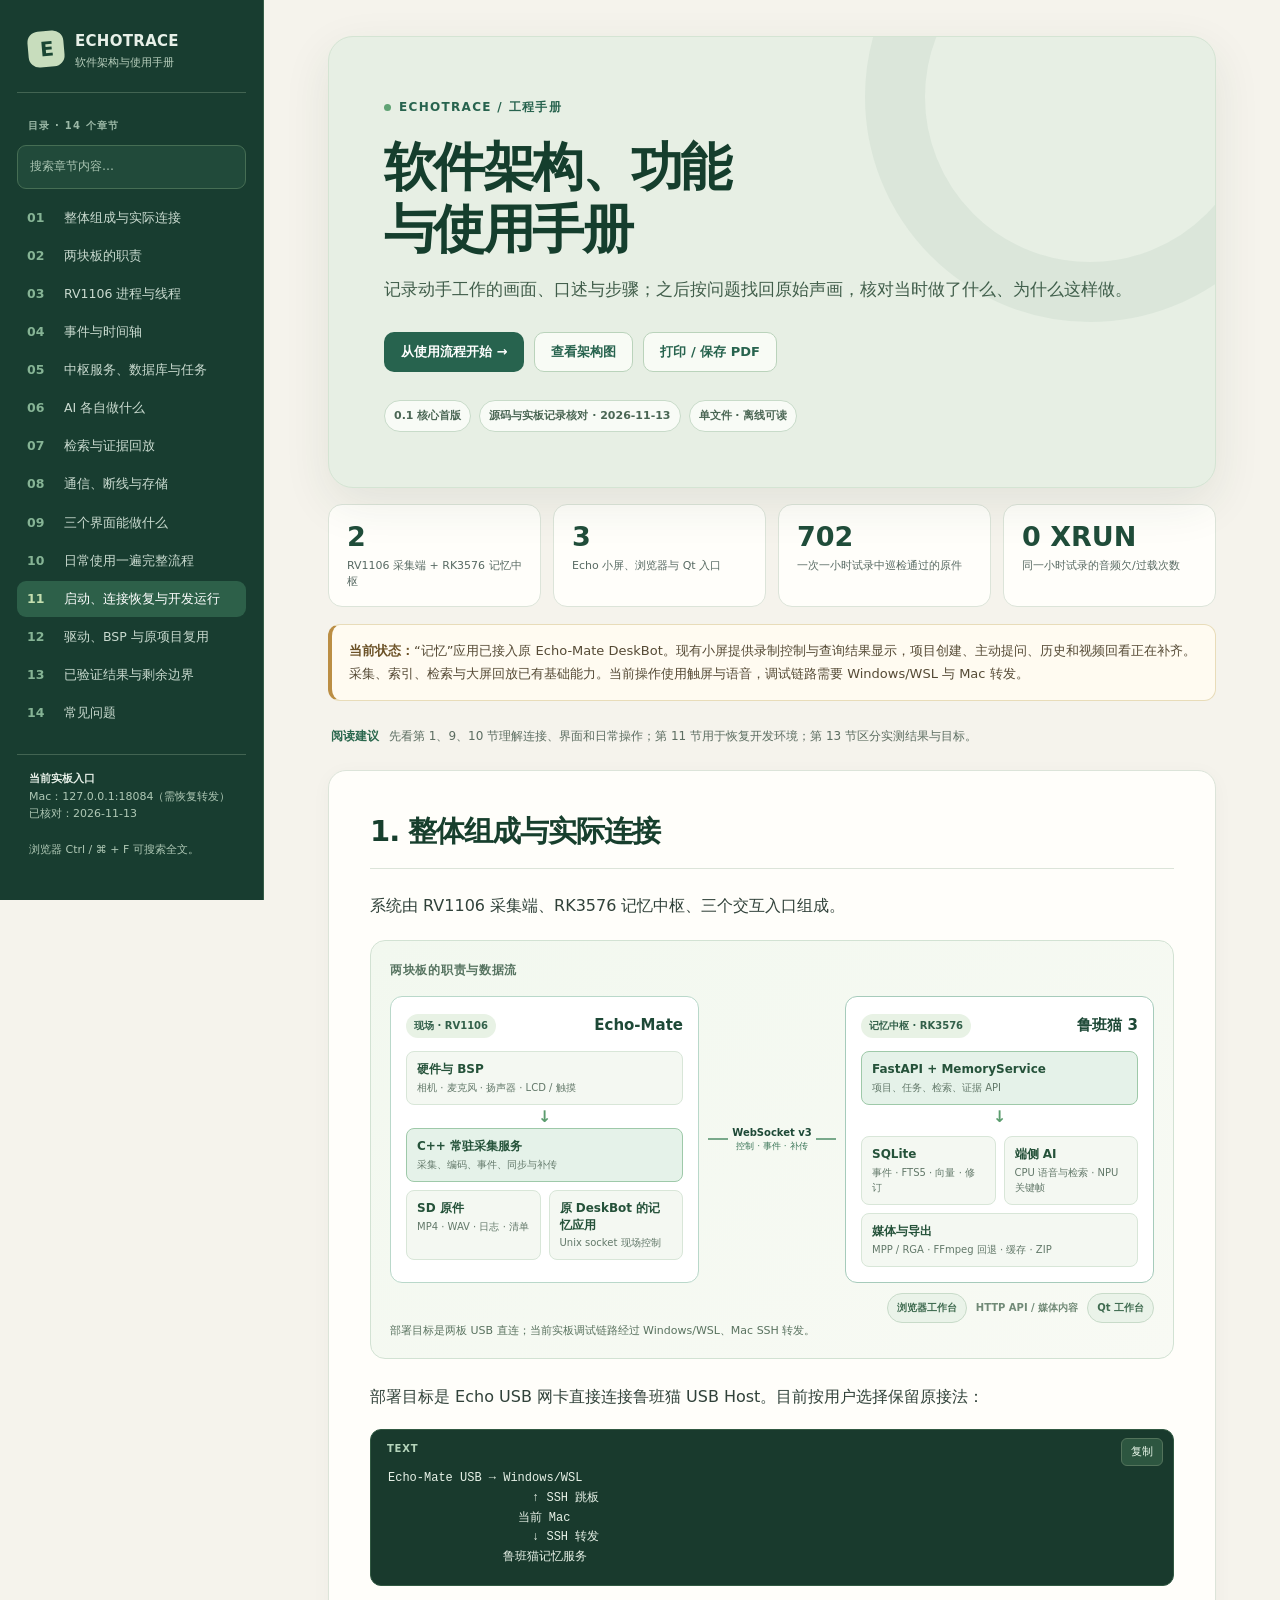
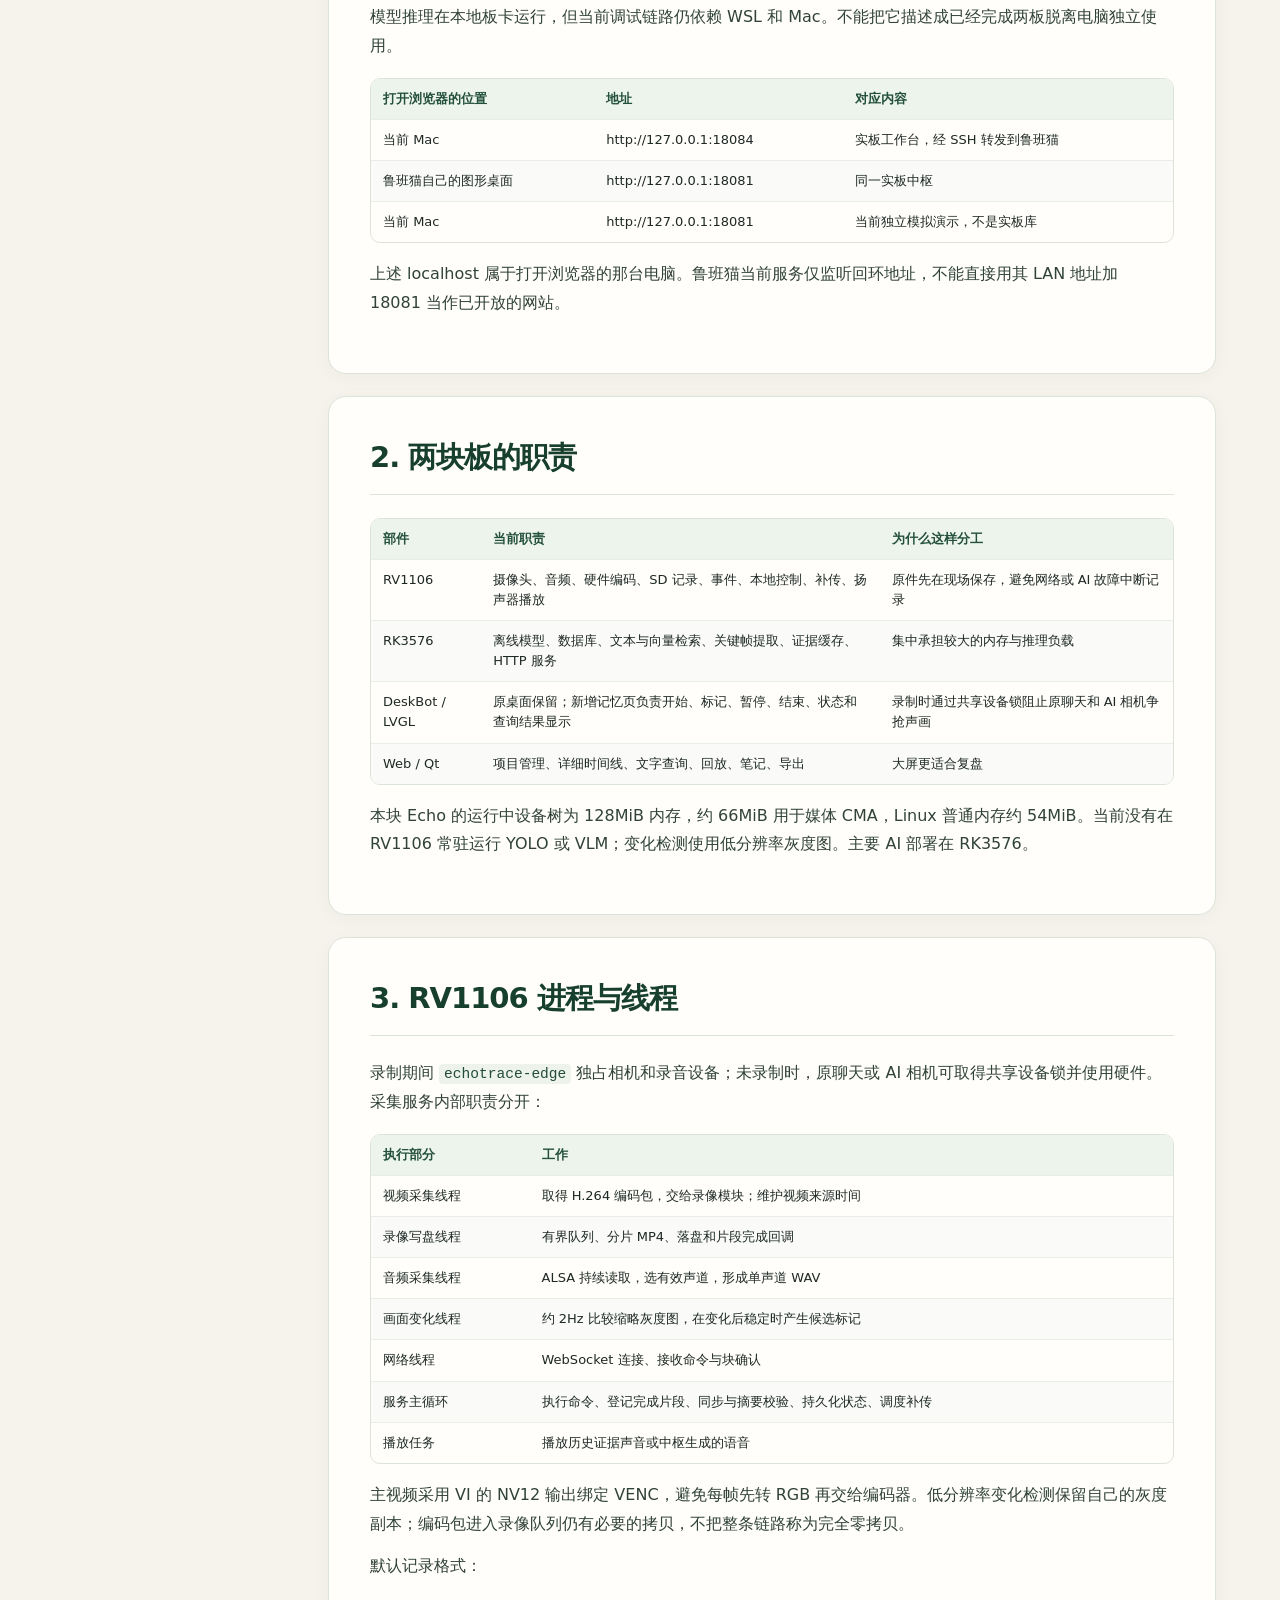
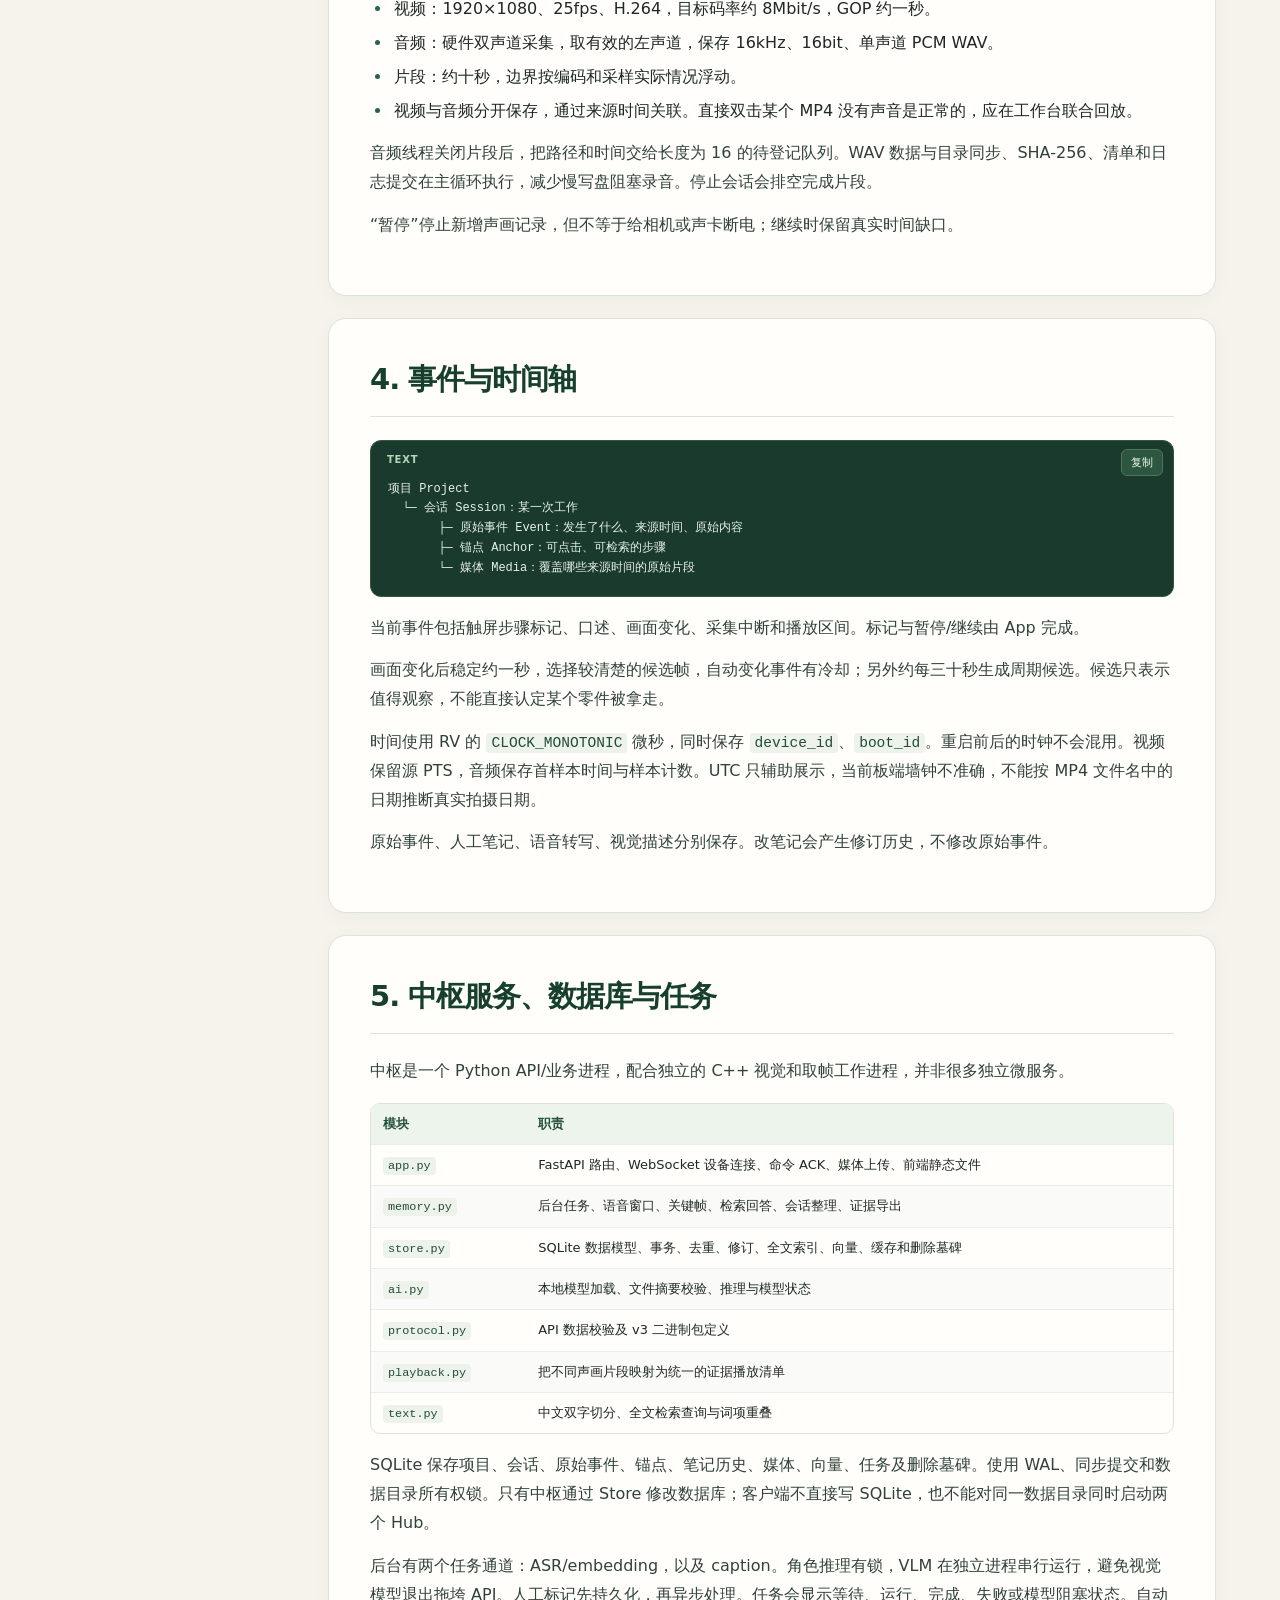
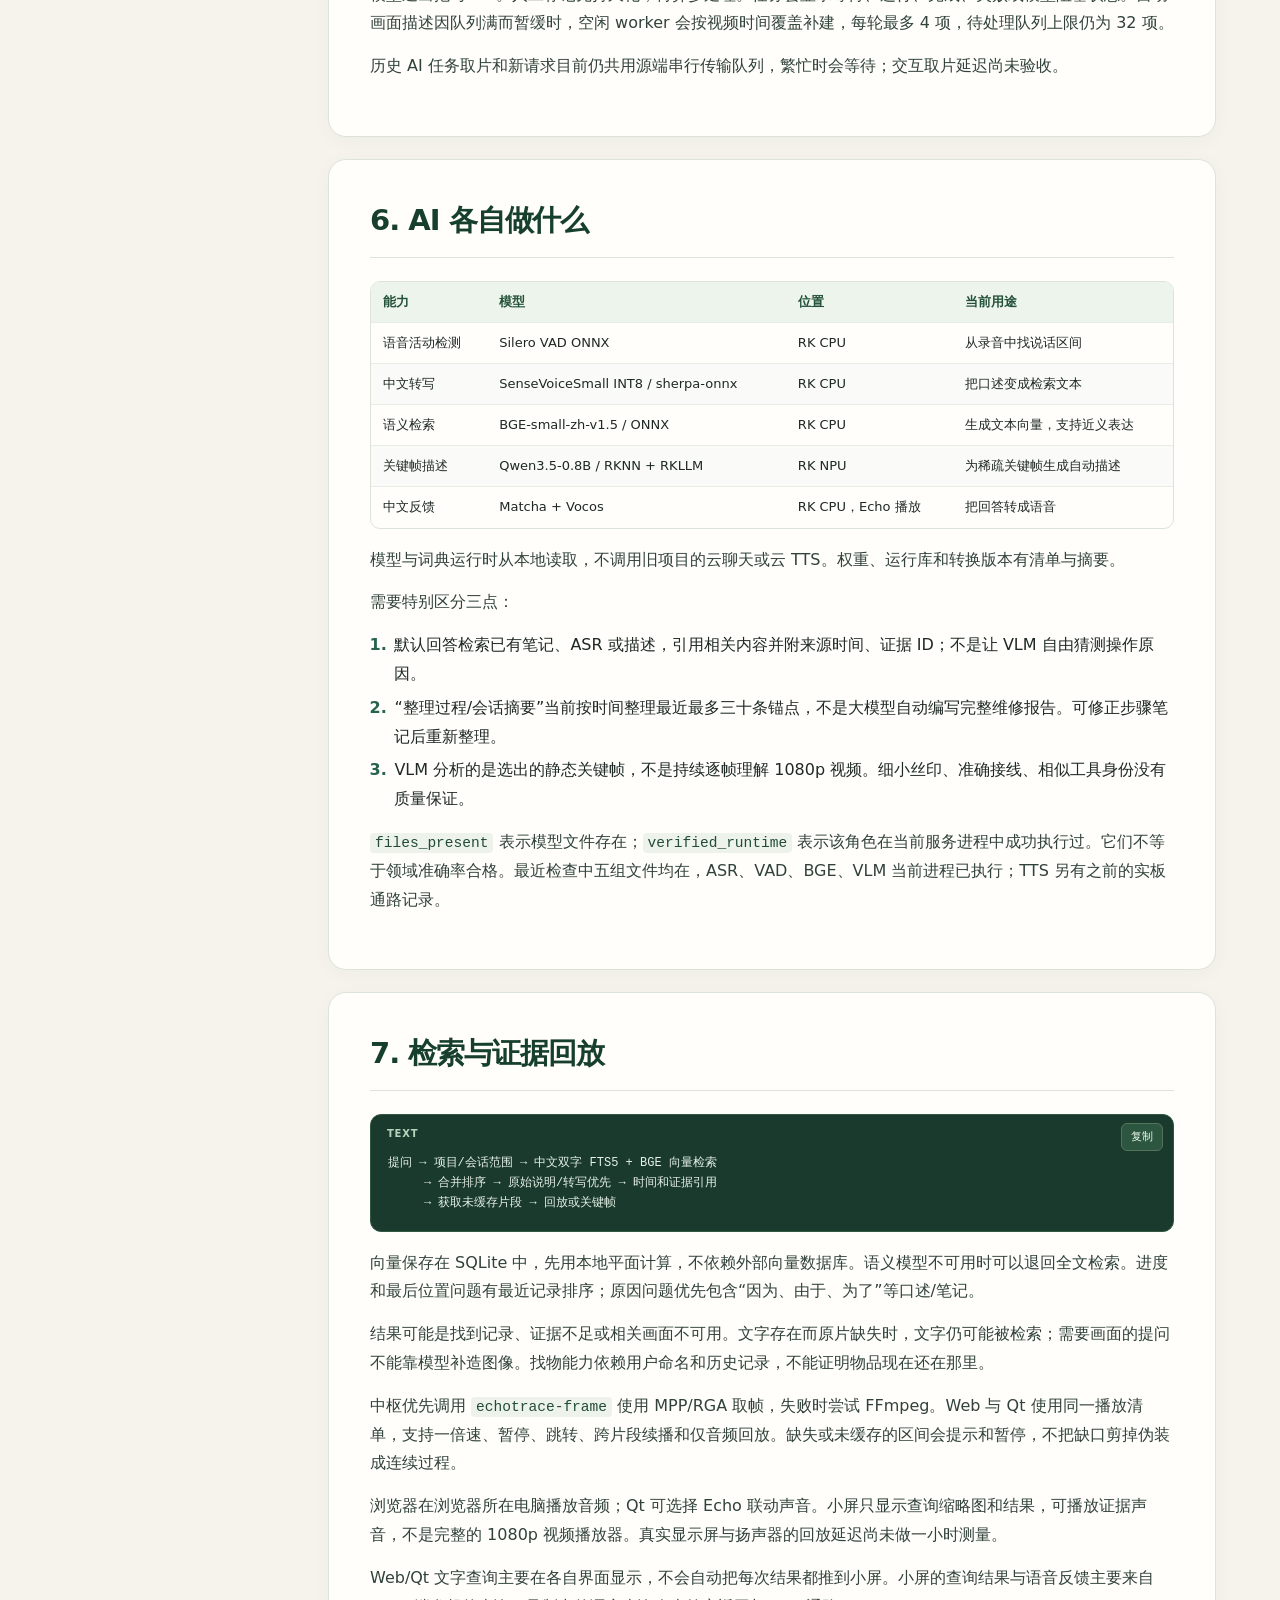
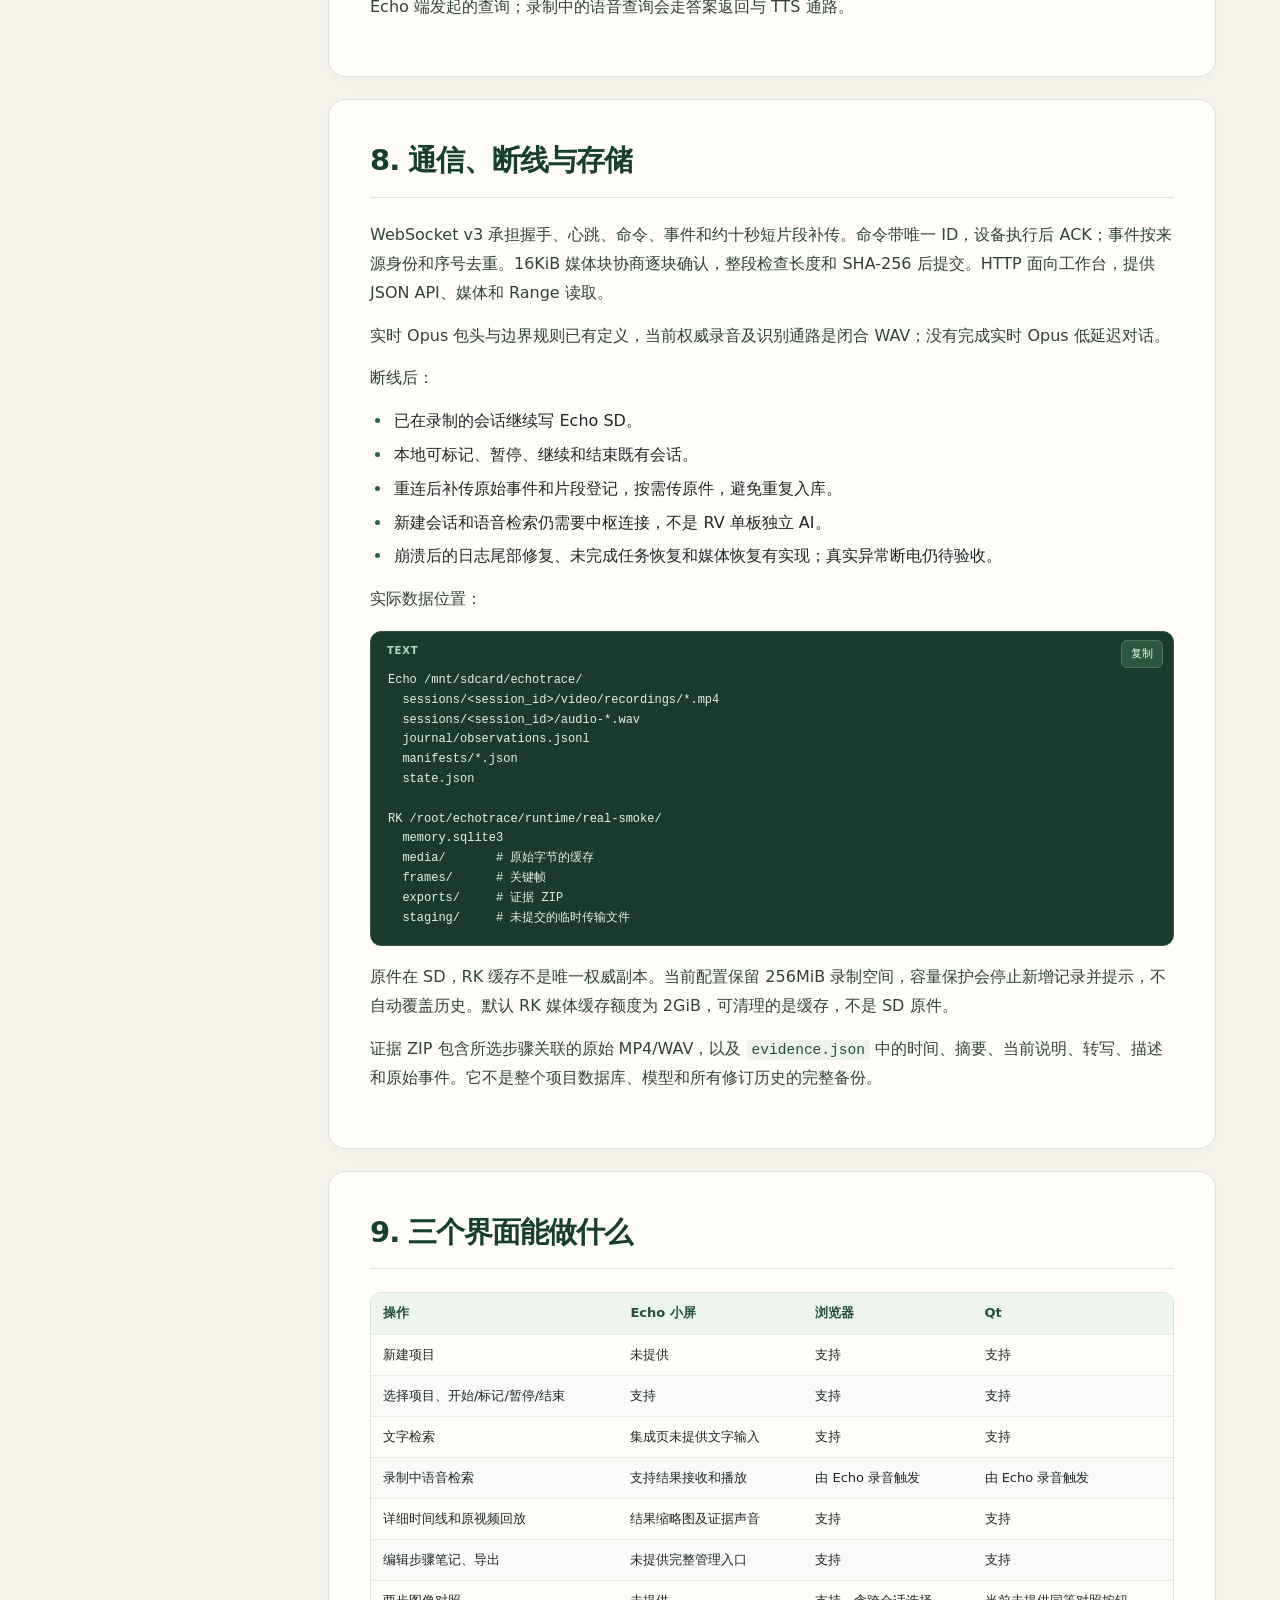
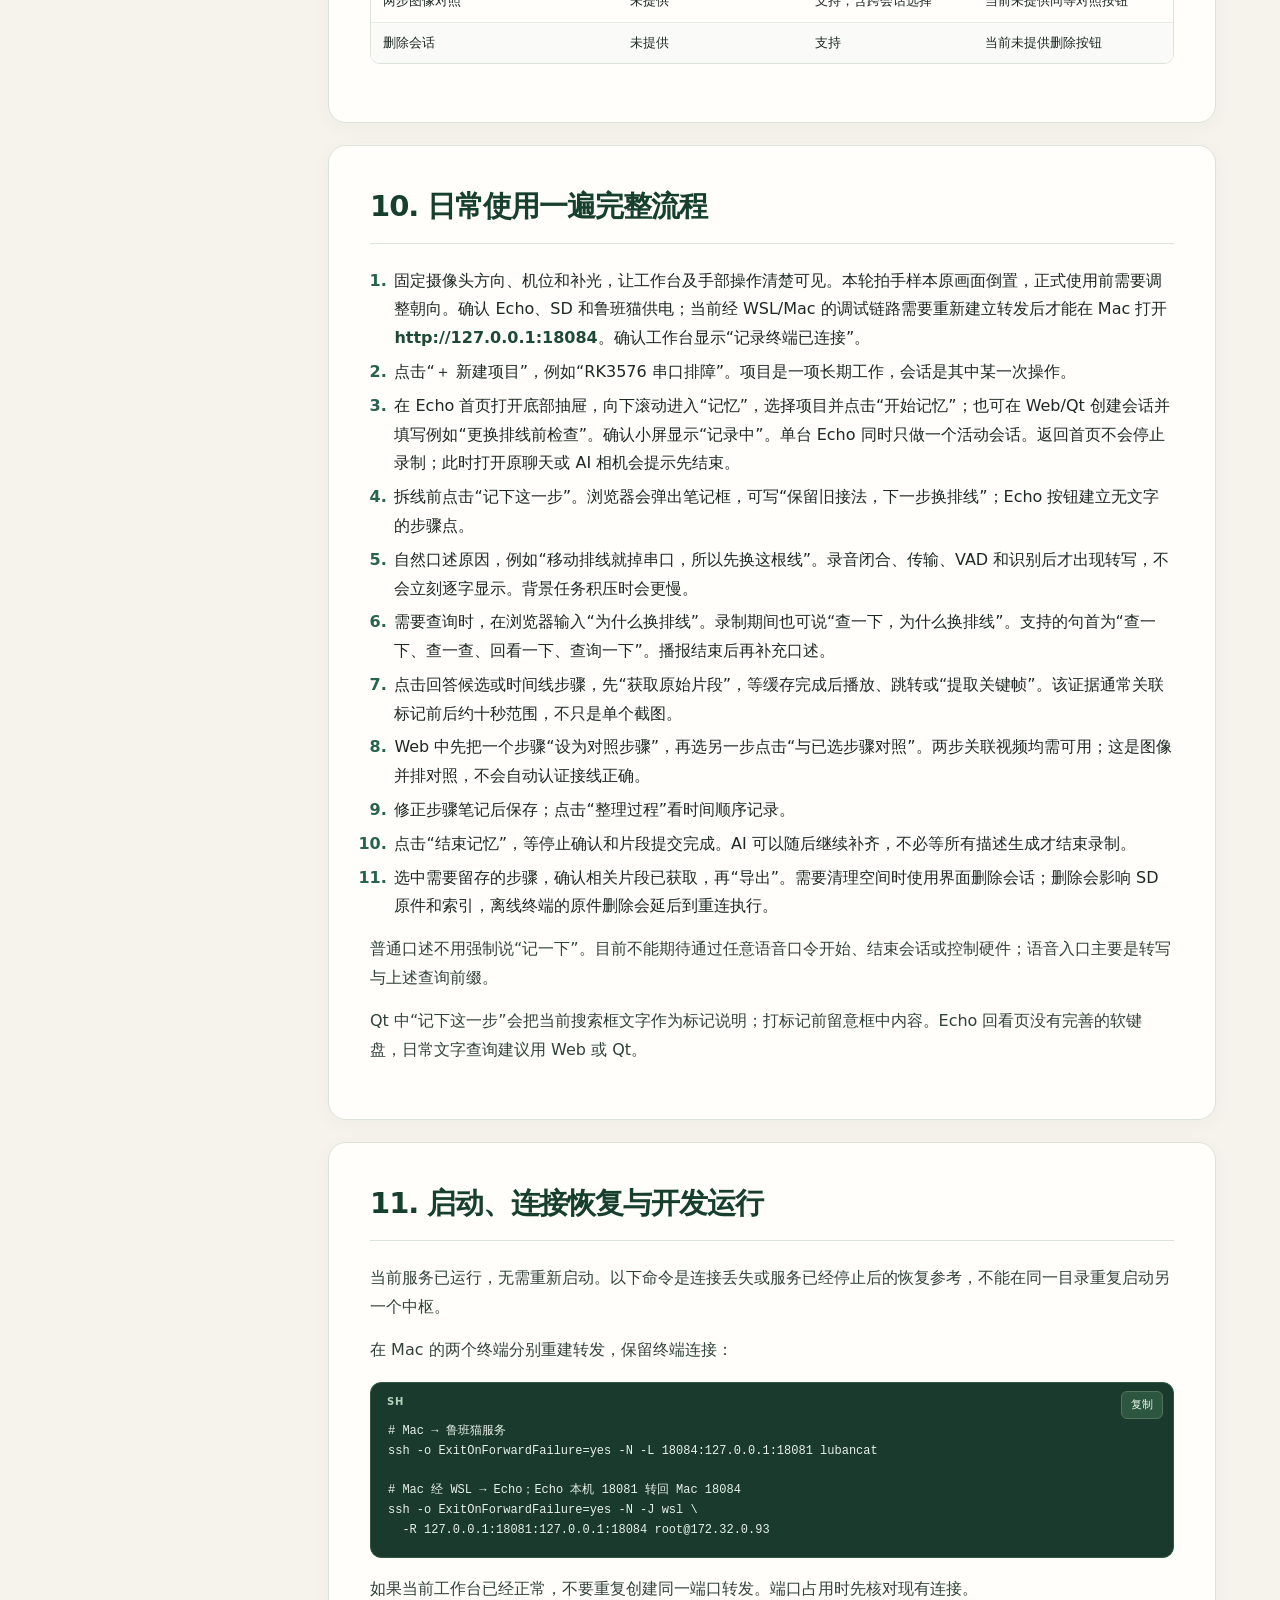
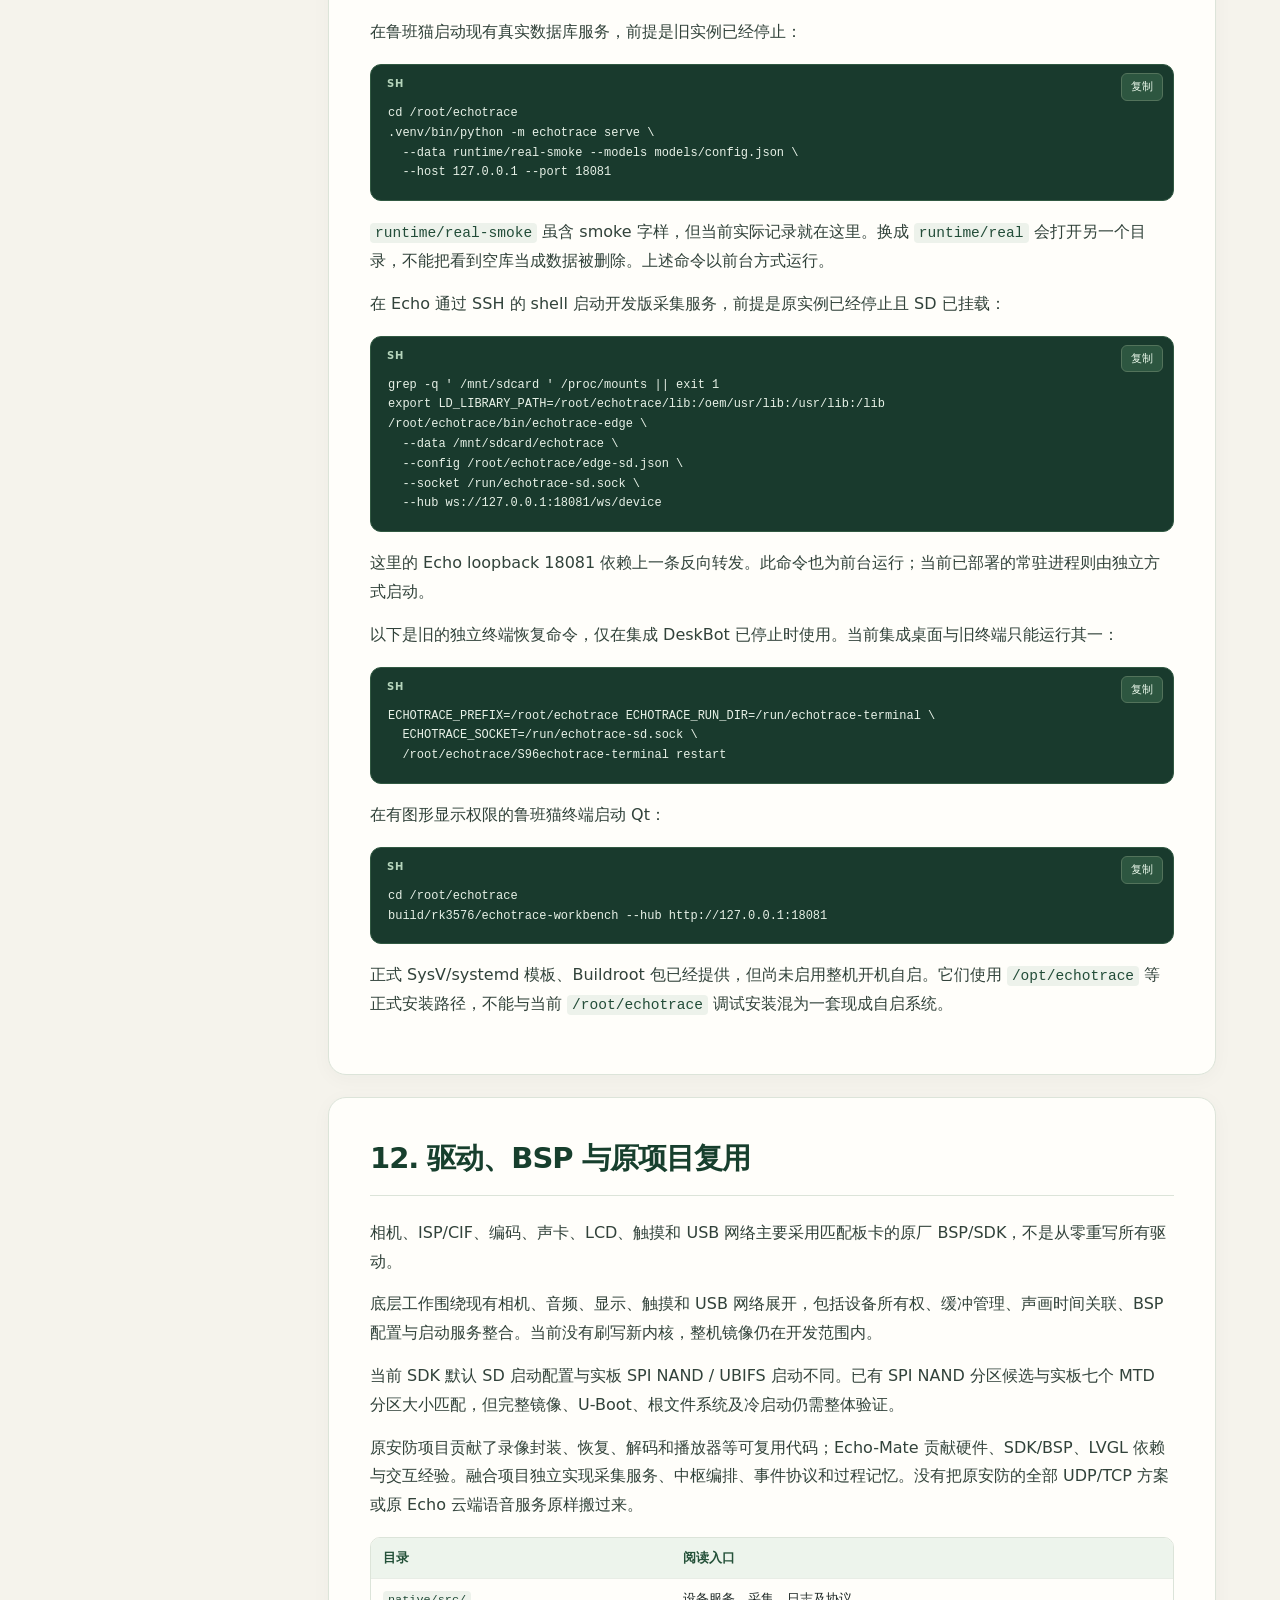
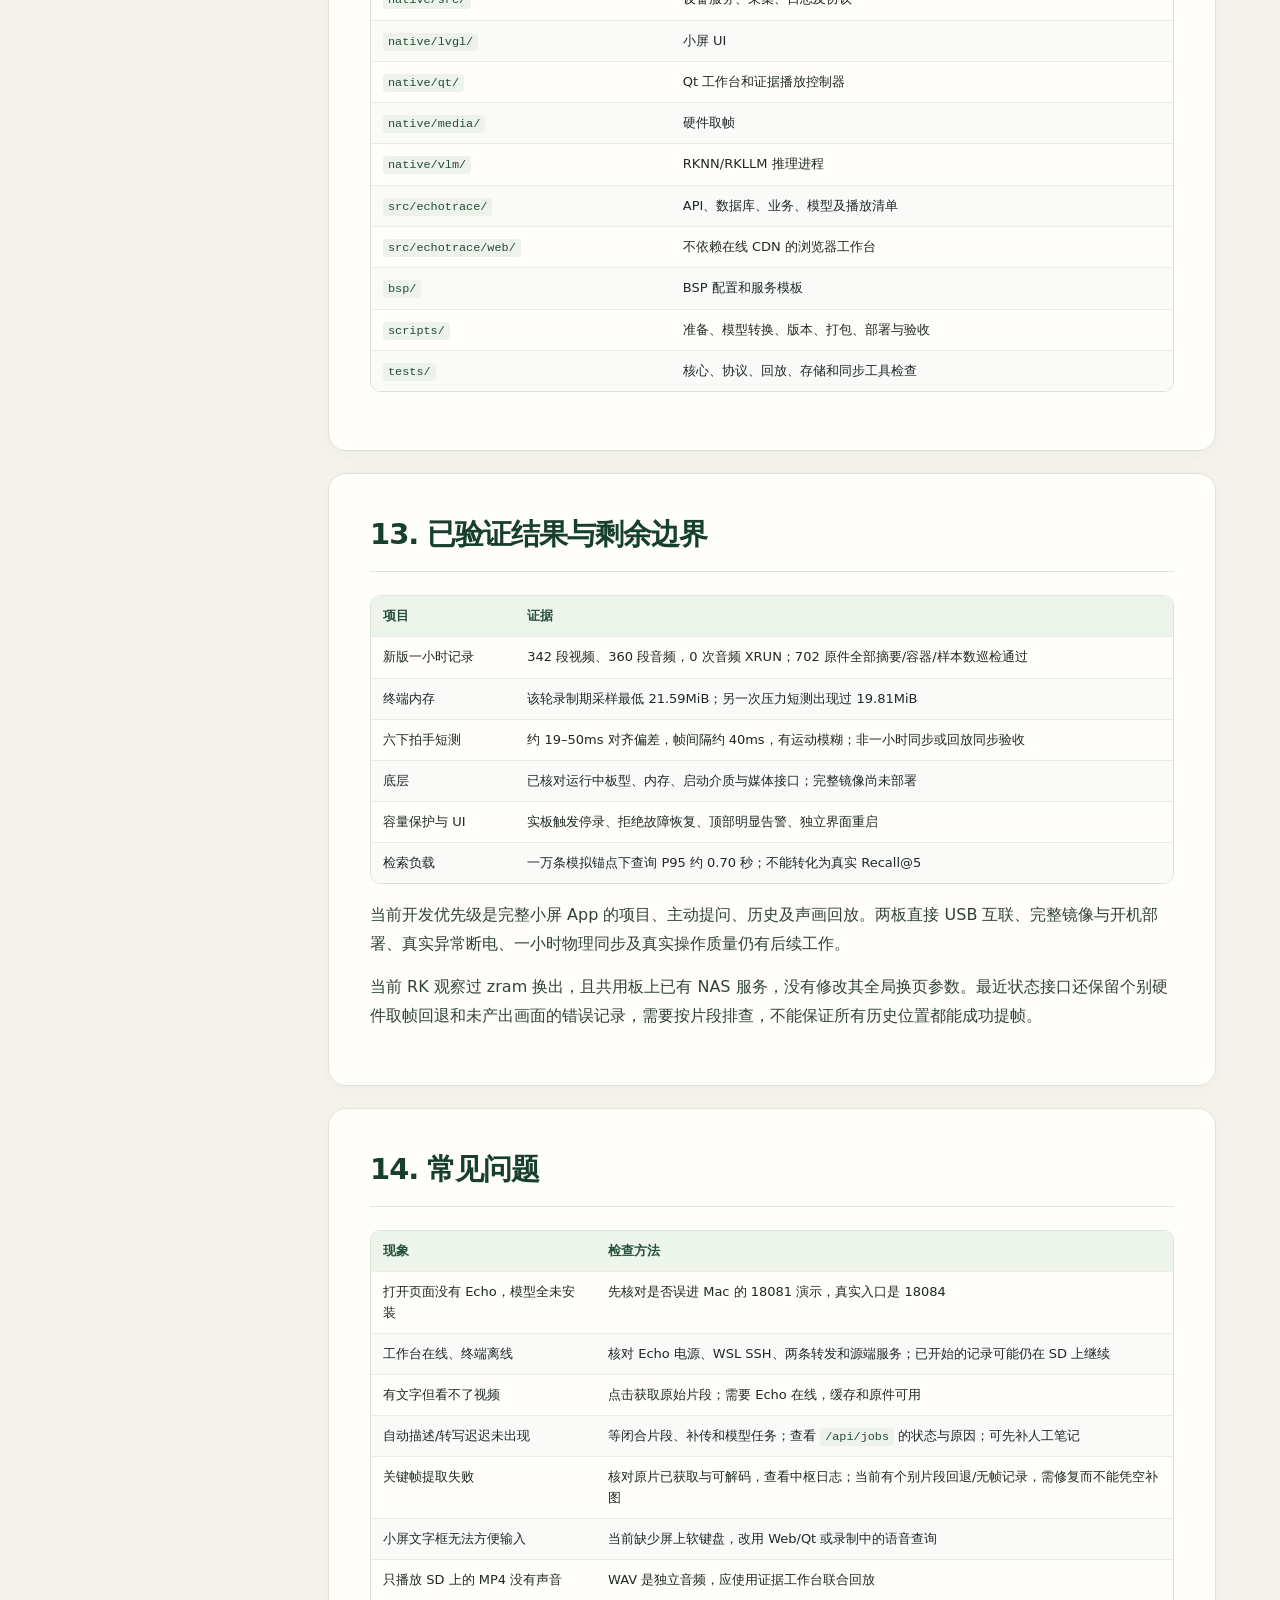
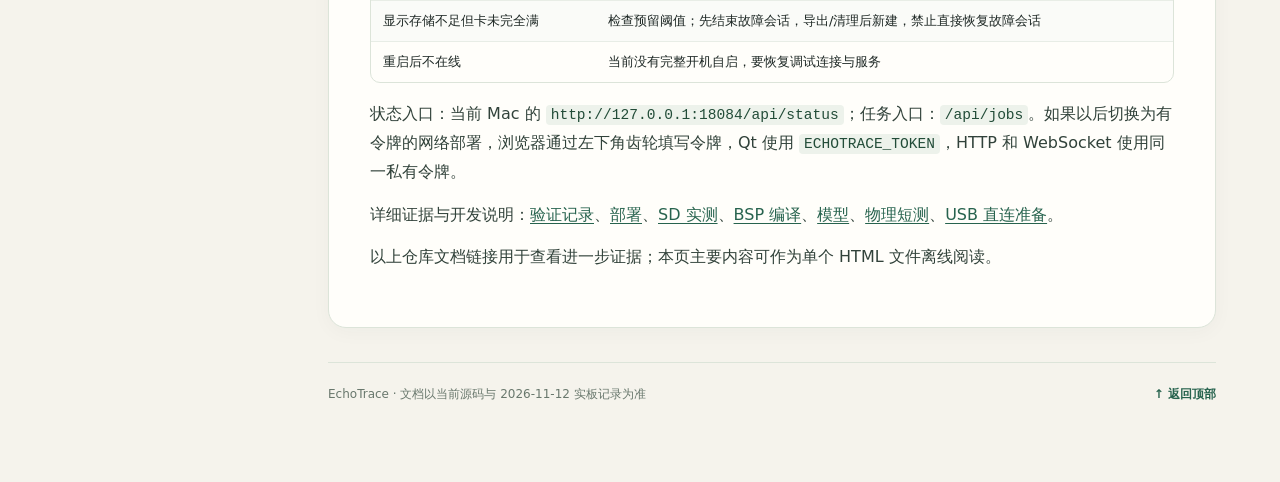
==== commit f37e11a5: "refactor(app): remove external input peripherals Remove evdev pedal/pause and HX711 acquisition, cal" ====
--- a/docs/EchoTrace_软件架构与使用手册.html
+++ b/docs/EchoTrace_软件架构与使用手册.html
@@ -49,7 +49,7 @@
         <div class="overview-card"><strong>702</strong><span>一次一小时试录中巡检通过的原件</span></div>
         <div class="overview-card"><strong>0 XRUN</strong><span>同一小时试录的音频欠/过载次数</span></div>
       </div>
-      <aside class="status-note"><strong>当前状态：</strong>EchoTrace 已作为原 Echo-Mate DeskBot 抽屉中的“记忆”应用在实板试运行；原聊天、AI 相机等功能保留。采集 → SD 原件 → 中枢索引 → 检索 → 证据回放已形成闭环。两板 USB 直连、实体脚踏与称重托盘、整机开机自启和完整产品评测仍待完成。当前调试链路需要 Windows/WSL 与 Mac 转发。</aside>
+      <aside class="status-note"><strong>当前状态：</strong>“记忆”应用已接入原 Echo-Mate DeskBot。现有小屏提供录制控制与查询结果显示，项目创建、主动提问、历史和视频回看正在补齐。采集、索引、检索与大屏回放已有基础能力。当前操作使用触屏与语音，调试链路需要 Windows/WSL 与 Mac 转发。</aside>
       <p class="reading-guide"><b>阅读建议</b><span>先看第 1、9、10 节理解连接、界面和日常操作；第 11 节用于恢复开发环境；第 13 节区分实测结果与目标。</span></p>
       <section class="manual-section" data-section="s01"><h2 id="s01">1. 整体组成与实际连接</h2>
 <p>系统由 RV1106 采集端、RK3576 记忆中枢、三个交互入口组成。</p>
@@ -182,10 +182,6 @@
 <td>约 2Hz 比较缩略灰度图，在变化后稳定时产生候选标记</td>
 </tr>
 <tr>
-<td>输入线程</td>
-<td>预留 evdev 脚踏/暂停开关和 IIO 托盘读数入口</td>
-</tr>
-<tr>
 <td>网络线程</td>
 <td>WebSocket 连接、接收命令与块确认</td>
 </tr>
@@ -216,7 +212,7 @@
        ├─ 锚点 Anchor：可点击、可检索的步骤
        └─ 媒体 Media：覆盖哪些来源时间的原始片段
 </code></pre></div>
-<p>已接入软件的事件类型包括步骤标记、口述、画面变化、托盘变化、采集中断和传感器异常。脚踏、托盘、独立暂停开关尚未完成实物接入。</p>
+<p>当前事件包括触屏步骤标记、口述、画面变化、采集中断和播放区间。标记与暂停/继续由 App 完成。</p>
 <p>画面变化后稳定约一秒，选择较清楚的候选帧，自动变化事件有冷却；另外约每三十秒生成周期候选。候选只表示值得观察，不能直接认定某个零件被拿走。</p>
 <p>时间使用 RV 的 <code>CLOCK_MONOTONIC</code> 微秒，同时保存 <code>device_id</code>、<code>boot_id</code>。重启前后的时钟不会混用。视频保留源 PTS，音频保存首样本时间与样本计数。UTC 只辅助展示，当前板端墙钟不准确，不能按 MP4 文件名中的日期推断真实拍摄日期。</p>
 <p>原始事件、人工笔记、语音转写、视觉描述分别保存。改笔记会产生修订历史，不修改原始事件。</p>
@@ -469,7 +465,7 @@
 <p>正式 SysV/systemd 模板、Buildroot 包已经提供，但尚未启用整机开机自启。它们使用 <code>/opt/echotrace</code> 等正式安装路径，不能与当前 <code>/root/echotrace</code> 调试安装混为一套现成自启系统。</p>
 </section><section class="manual-section" data-section="s12"><h2 id="s12">12. 驱动、BSP 与原项目复用</h2>
 <p>相机、ISP/CIF、编码、声卡、LCD、触摸和 USB 网络主要采用匹配板卡的原厂 BSP/SDK，不是从零重写所有驱动。</p>
-<p>本项目新增的底层工作是：HX711 负错误码处理修复、IIO/触发配置、gpio-keys 候选设备树、用户态称重稳定状态机、时间关联和服务整合。修复后的 HX711 对象和候选 DTB 已使用真实 ARM 工具链编译，错误注入也有检查；实体 HX711、脚踏、暂停开关尚未接入，候选节点未启用，没有刷写新内核。</p>
+<p>底层工作围绕现有相机、音频、显示、触摸和 USB 网络展开，包括设备所有权、缓冲管理、声画时间关联、BSP 配置与启动服务整合。当前没有刷写新内核，整机镜像仍在开发范围内。</p>
 <p>当前 SDK 默认 SD 启动配置与实板 SPI NAND / UBIFS 启动不同。已有 SPI NAND 分区候选与实板七个 MTD 分区大小匹配，但完整镜像、U-Boot、根文件系统及冷启动仍需整体验证。</p>
 <p>原安防项目贡献了录像封装、恢复、解码和播放器等可复用代码；Echo-Mate 贡献硬件、SDK/BSP、LVGL 依赖与交互经验。融合项目独立实现采集服务、中枢编排、事件协议和过程记忆。没有把原安防的全部 UDP/TCP 方案或原 Echo 云端语音服务原样搬过来。</p>
 <div class="table-wrap"><table>
@@ -482,7 +478,7 @@
 <tbody>
 <tr>
 <td><code>native/src/</code></td>
-<td>设备服务、采集、输入、日志及协议</td>
+<td>设备服务、采集、日志及协议</td>
 </tr>
 <tr>
 <td><code>native/lvgl/</code></td>
@@ -510,15 +506,15 @@
 </tr>
 <tr>
 <td><code>bsp/</code></td>
-<td>驱动补丁、设备树、配置和服务模板</td>
+<td>BSP 配置和服务模板</td>
 </tr>
 <tr>
 <td><code>scripts/</code></td>
-<td>准备、模型转换、封存、构建探针、部署与验收</td>
+<td>准备、模型转换、版本、打包、部署与验收</td>
 </tr>
 <tr>
 <td><code>tests/</code></td>
-<td>核心、协议、回放、驱动错误路径、存储和同步工具测试</td>
+<td>核心、协议、回放、存储和同步工具检查</td>
 </tr>
 </tbody>
 </table></div>
@@ -545,7 +541,7 @@
 </tr>
 <tr>
 <td>底层</td>
-<td>HX711 ARM 内核对象和候选 DTB 编译通过，未做实体传感器采样和新固件启动</td>
+<td>已核对运行中板型、内存、启动介质与媒体接口；完整镜像尚未部署</td>
 </tr>
 <tr>
 <td>容量保护与 UI</td>
@@ -557,7 +553,7 @@
 </tr>
 </tbody>
 </table></div>
-<p>尚未完成：两板直接 USB 互联与实际拔插、完整 BSP 镜像和开机部署、真实异常断电、实体外设、一小时物理同步、回放声学同步、零持续换页，以及二十次真实操作和两百条人工问题评测。</p>
+<p>当前开发优先级是完整小屏 App 的项目、主动提问、历史及声画回放。两板直接 USB 互联、完整镜像与开机部署、真实异常断电、一小时物理同步及真实操作质量仍有后续工作。</p>
 <p>当前 RK 观察过 zram 换出，且共用板上已有 NAS 服务，没有修改其全局换页参数。最近状态接口还保留个别硬件取帧回退和未产出画面的错误记录，需要按片段排查，不能保证所有历史位置都能成功提帧。</p>
 </section><section class="manual-section" data-section="s14"><h2 id="s14">14. 常见问题</h2>
 <div class="table-wrap"><table>
